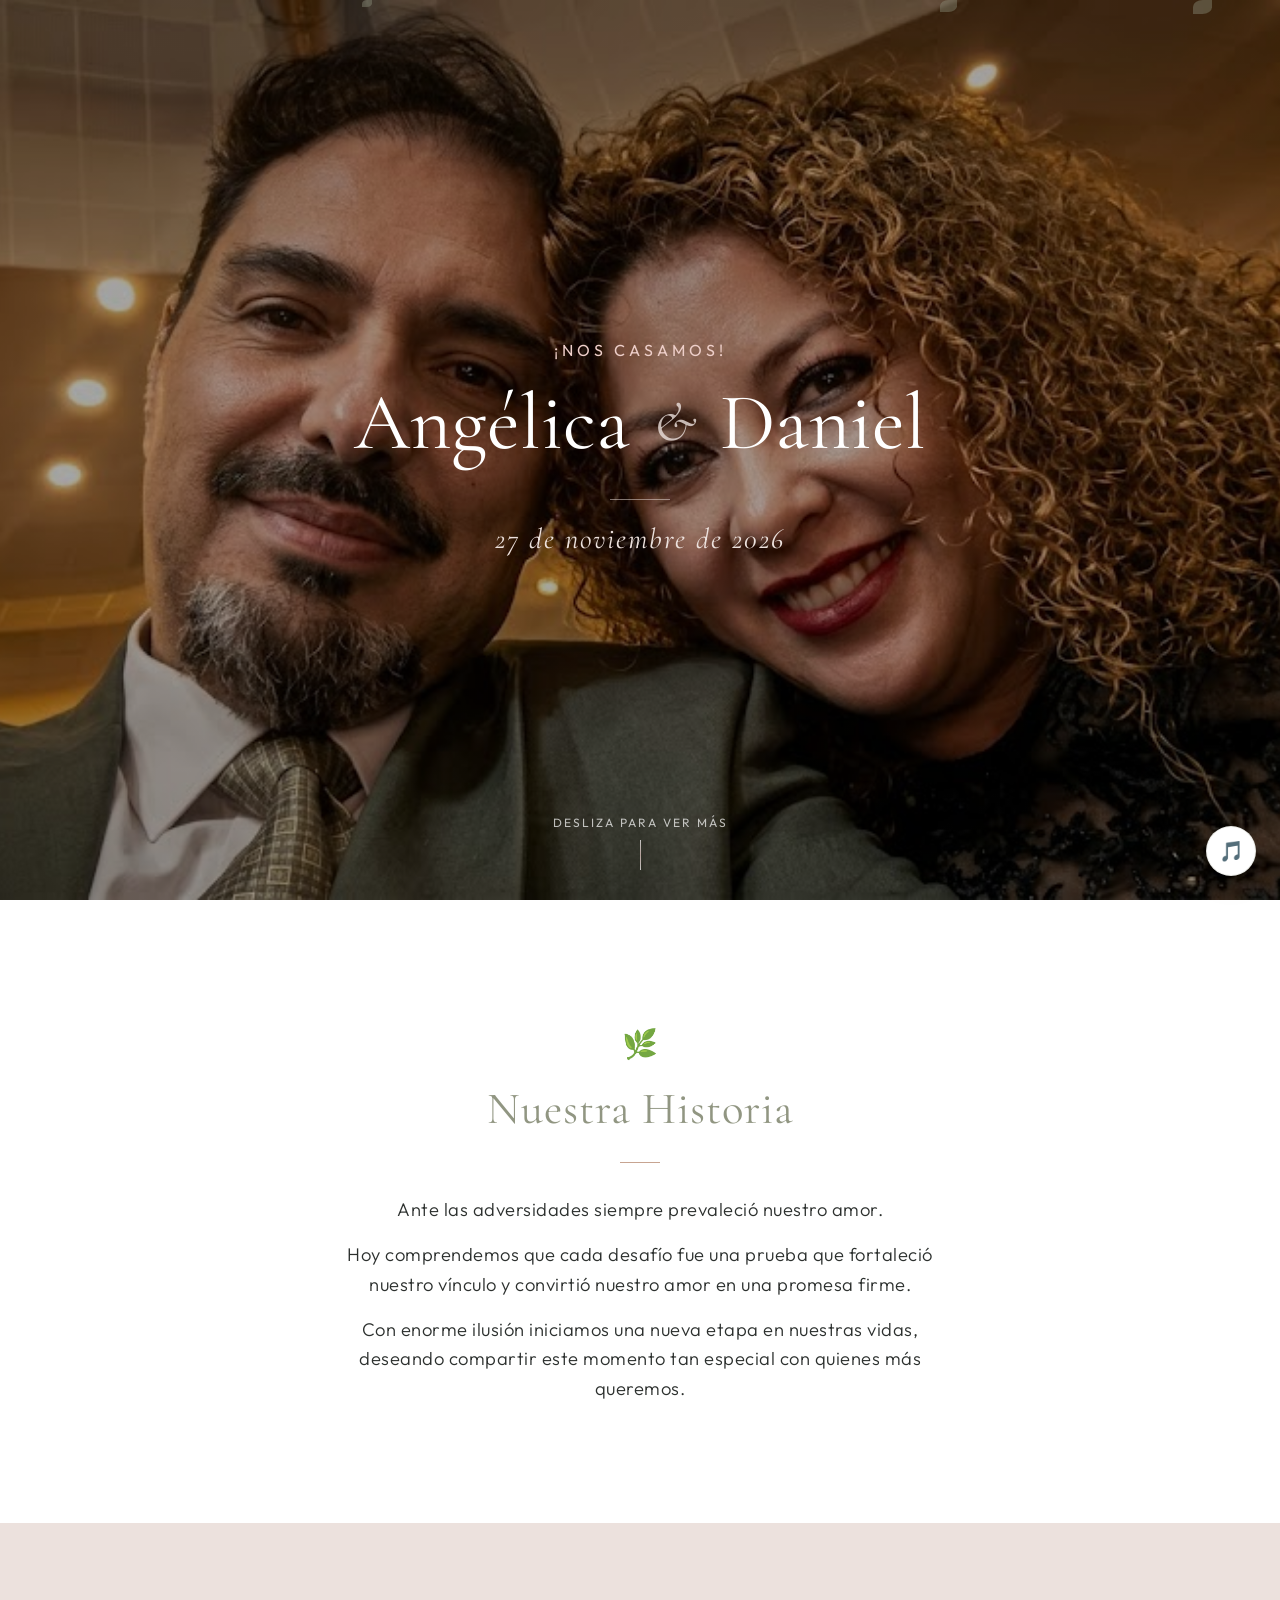
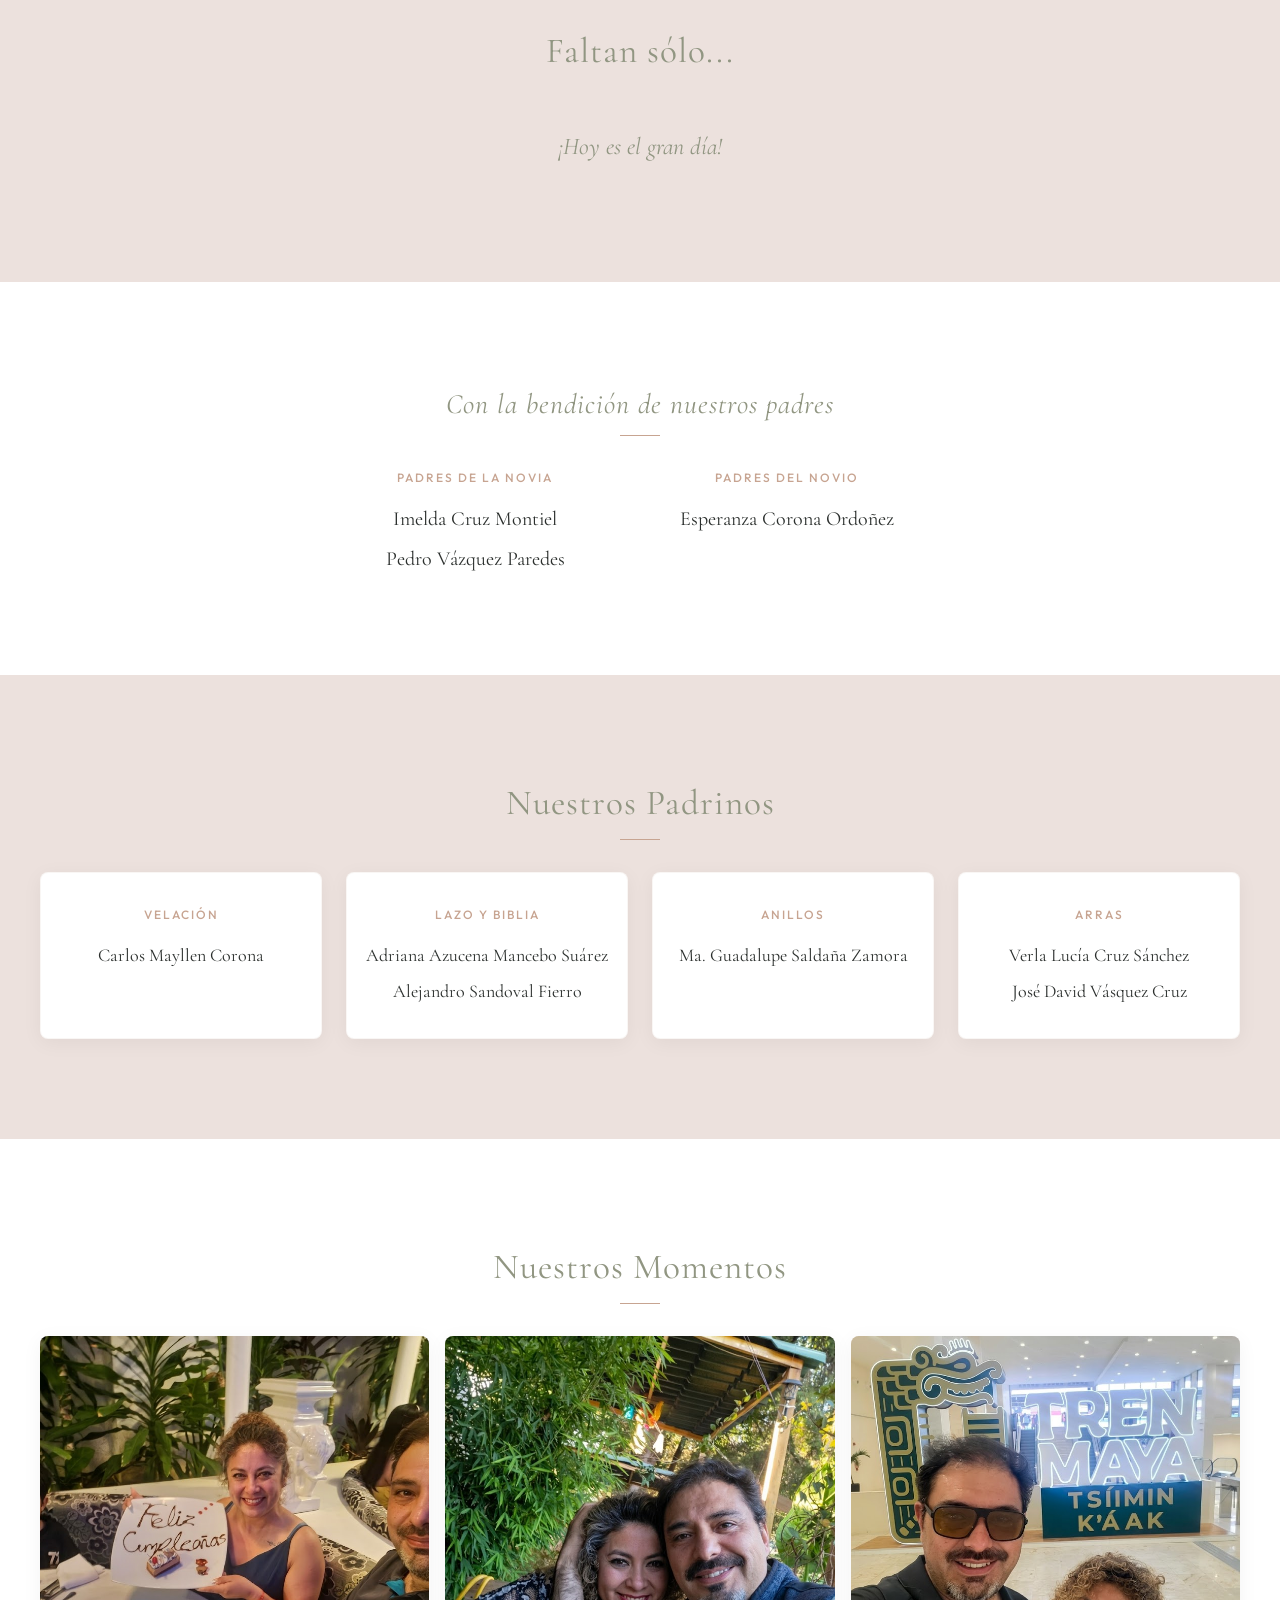
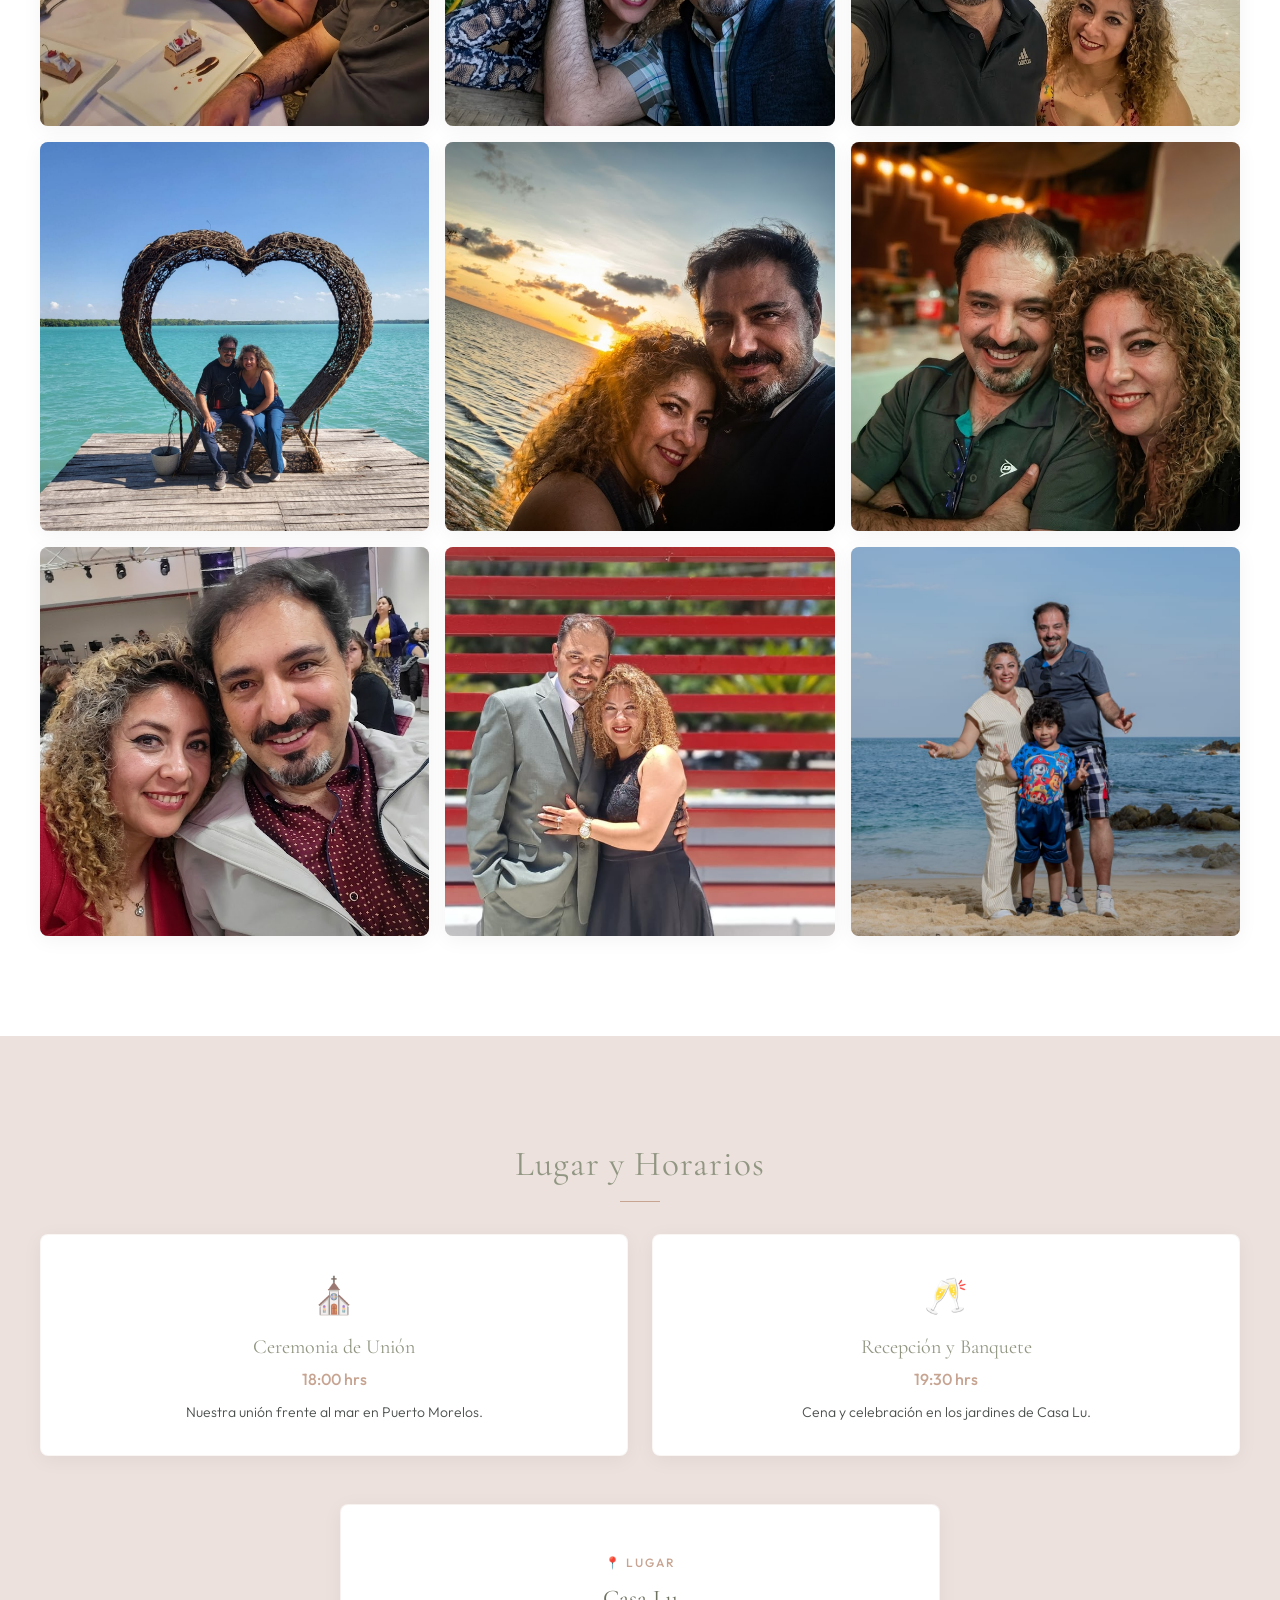
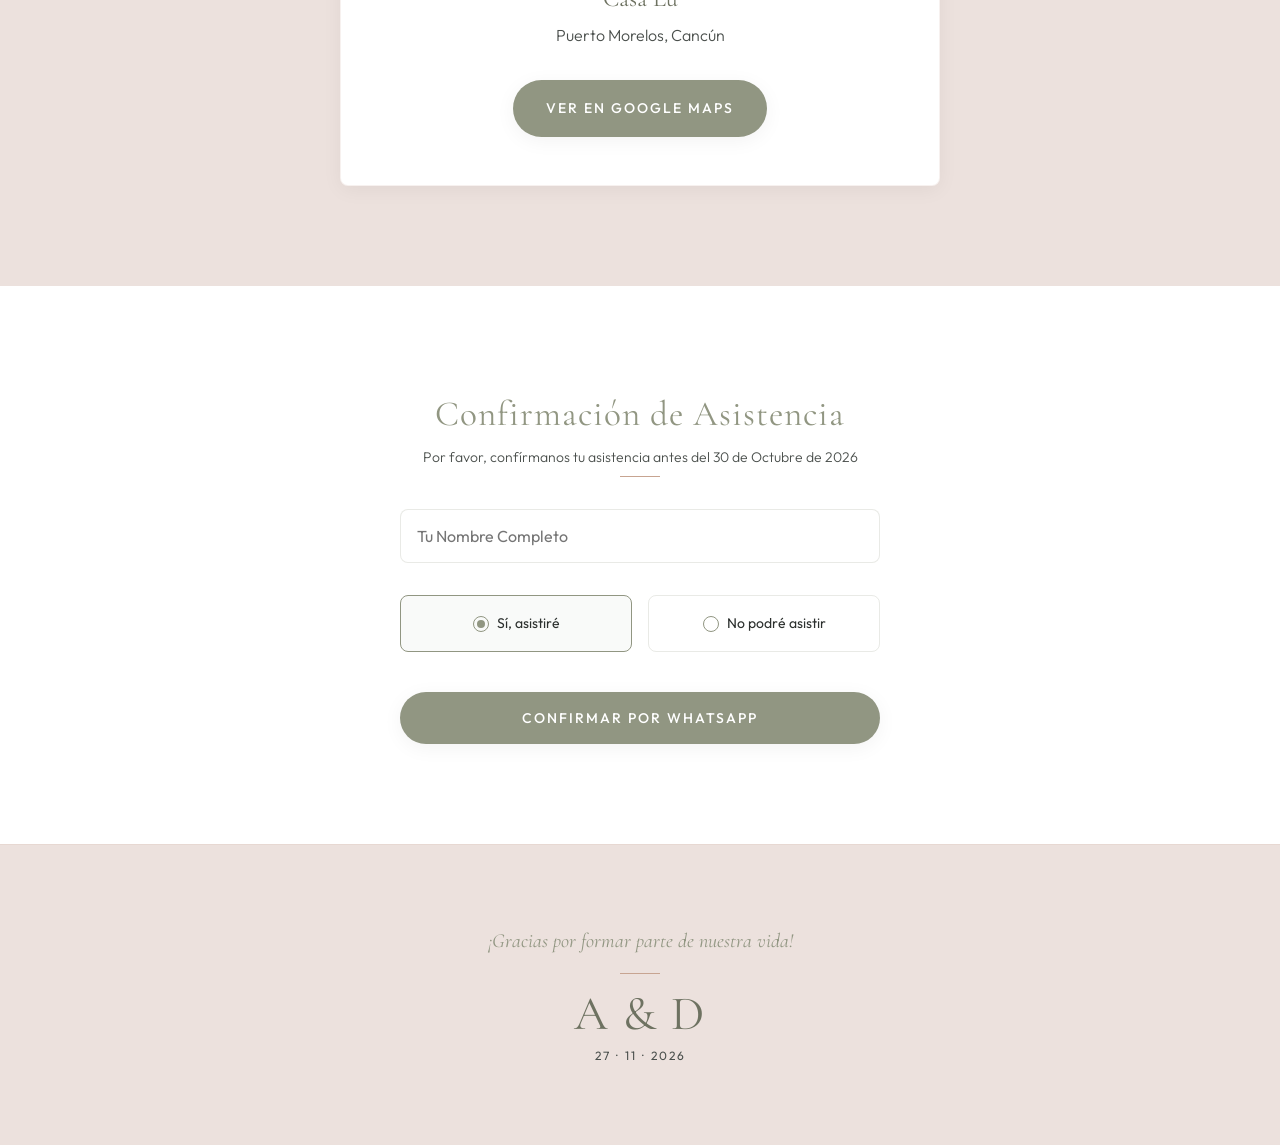
==== index.html @ 62338ee4 "refactor: reorganizacion estructural moviendo el sitio a la raiz del repositorio para soporte nativo" ====
<!DOCTYPE html>
<html lang="es">
<head>
    <meta charset="UTF-8">
    <meta name="viewport" content="width=device-width, initial-scale=1.0">
    <title>Cargando invitación...</title>
    <!-- Web App Manifest -->
    <link rel="manifest" href="manifest.json">
    <!-- Preconectar a Google Fonts -->
    <link rel="preconnect" href="https://fonts.googleapis.com">
    <link rel="preconnect" href="https://fonts.gstatic.com" crossorigin>
    <link rel="stylesheet" href="assets/css/styles.css">
</head>
<body>
    <div id="app">
        <!-- Renderizado dinámico de componentes -->
    </div>
    <script type="module" src="assets/js/main.js"></script>
</body>
</html>
---- assets/css/styles.css ----
/* Importar tokens del sistema de diseño (Theme) */
@import '../../theme/colors.css';
@import '../../theme/typography.css';
@import '../../theme/spacing.css';
@import '../../theme/shadows.css';
@import '../../theme/animations.css';

/* Importar estilos específicos de cada componente registrado */
@import '../../components/Hero/styles.css';
@import '../../components/Intro/styles.css';
@import '../../components/Countdown/styles.css';
@import '../../components/Parents/styles.css';
@import '../../components/Sponsors/styles.css';
@import '../../components/Gallery/styles.css';
@import '../../components/Event/styles.css';
@import '../../components/RSVP/styles.css';
@import '../../components/Footer/styles.css';

/* Resets y reglas globales */
* {
  box-sizing: border-box;
  margin: 0;
  padding: 0;
}

body {
  font-family: var(--font-sans);
  background-color: var(--color-ivory);
  color: var(--color-dark);
  line-height: 1.6;
  overflow-x: hidden;
  -webkit-font-smoothing: antialiased;
}

h1, h2, h3 {
  font-family: var(--font-serif);
  font-weight: 400;
}

img {
  max-width: 100%;
  height: auto;
  display: block;
}
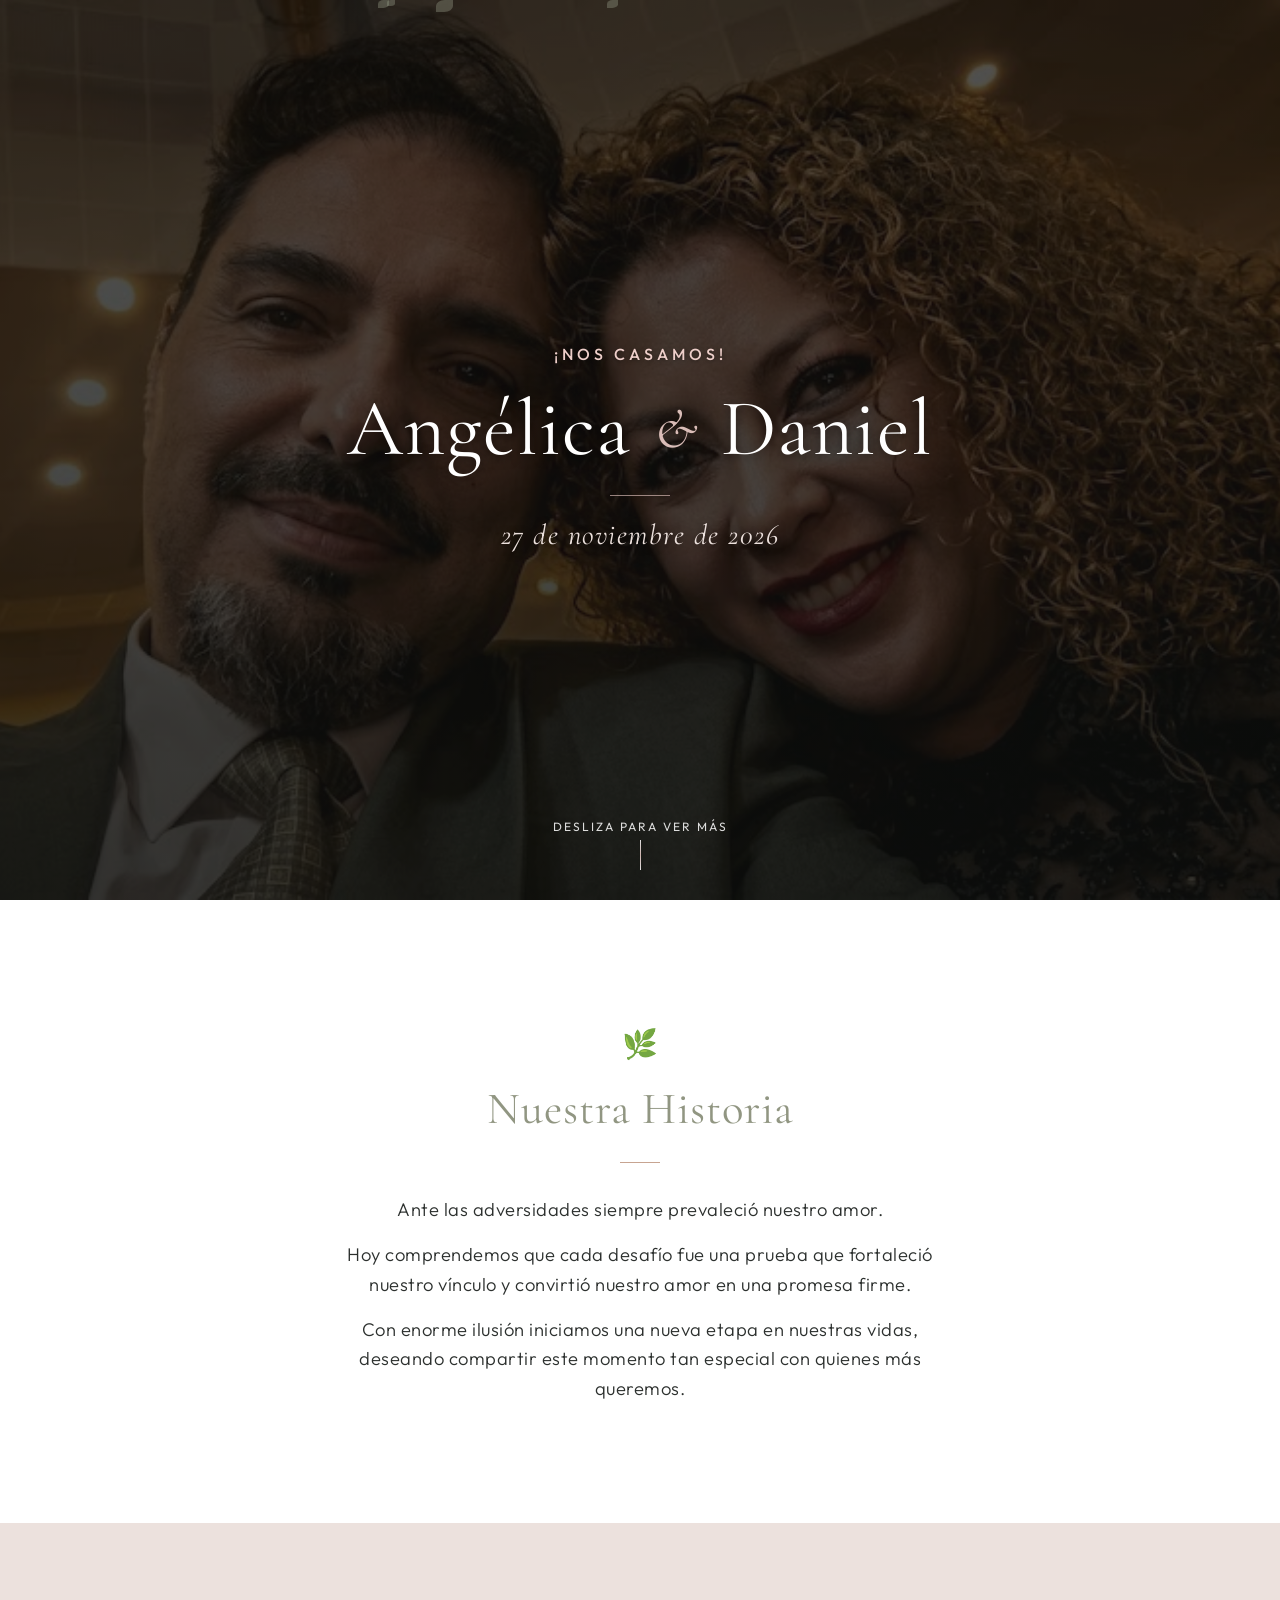
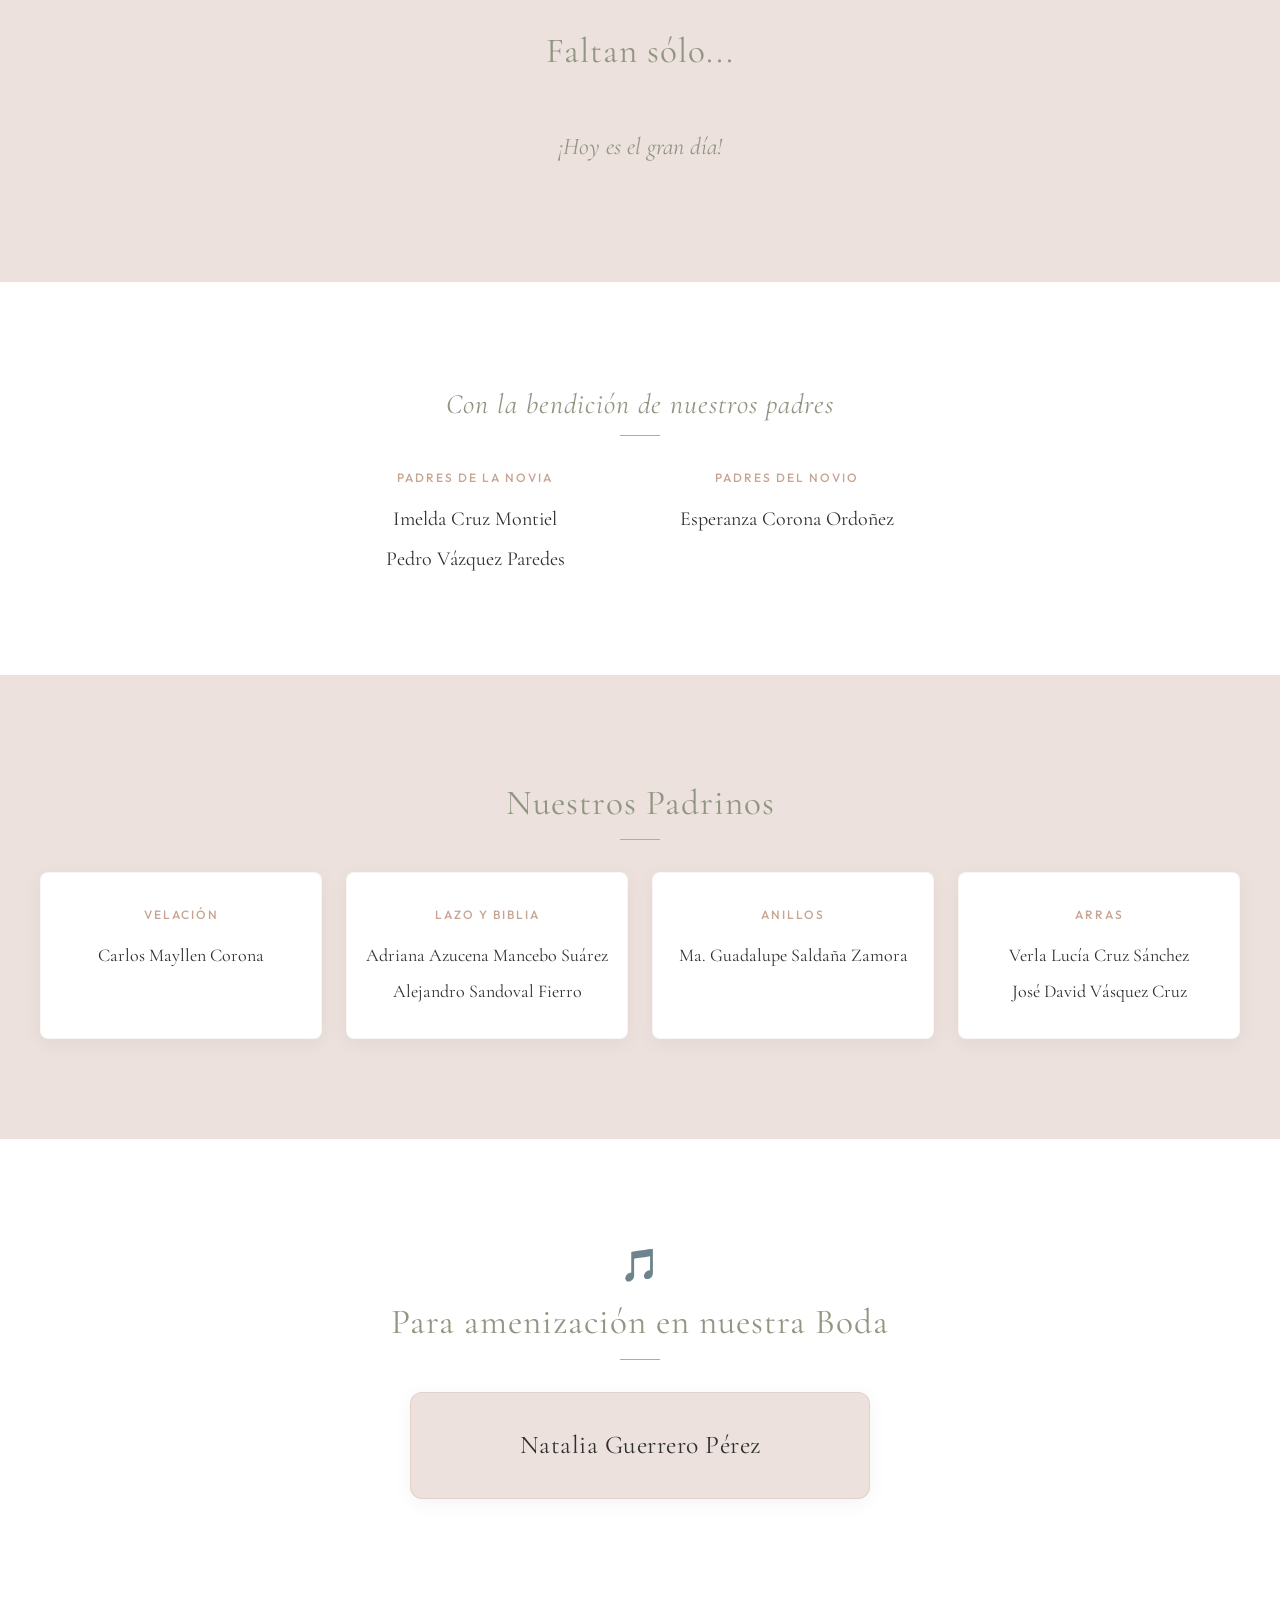
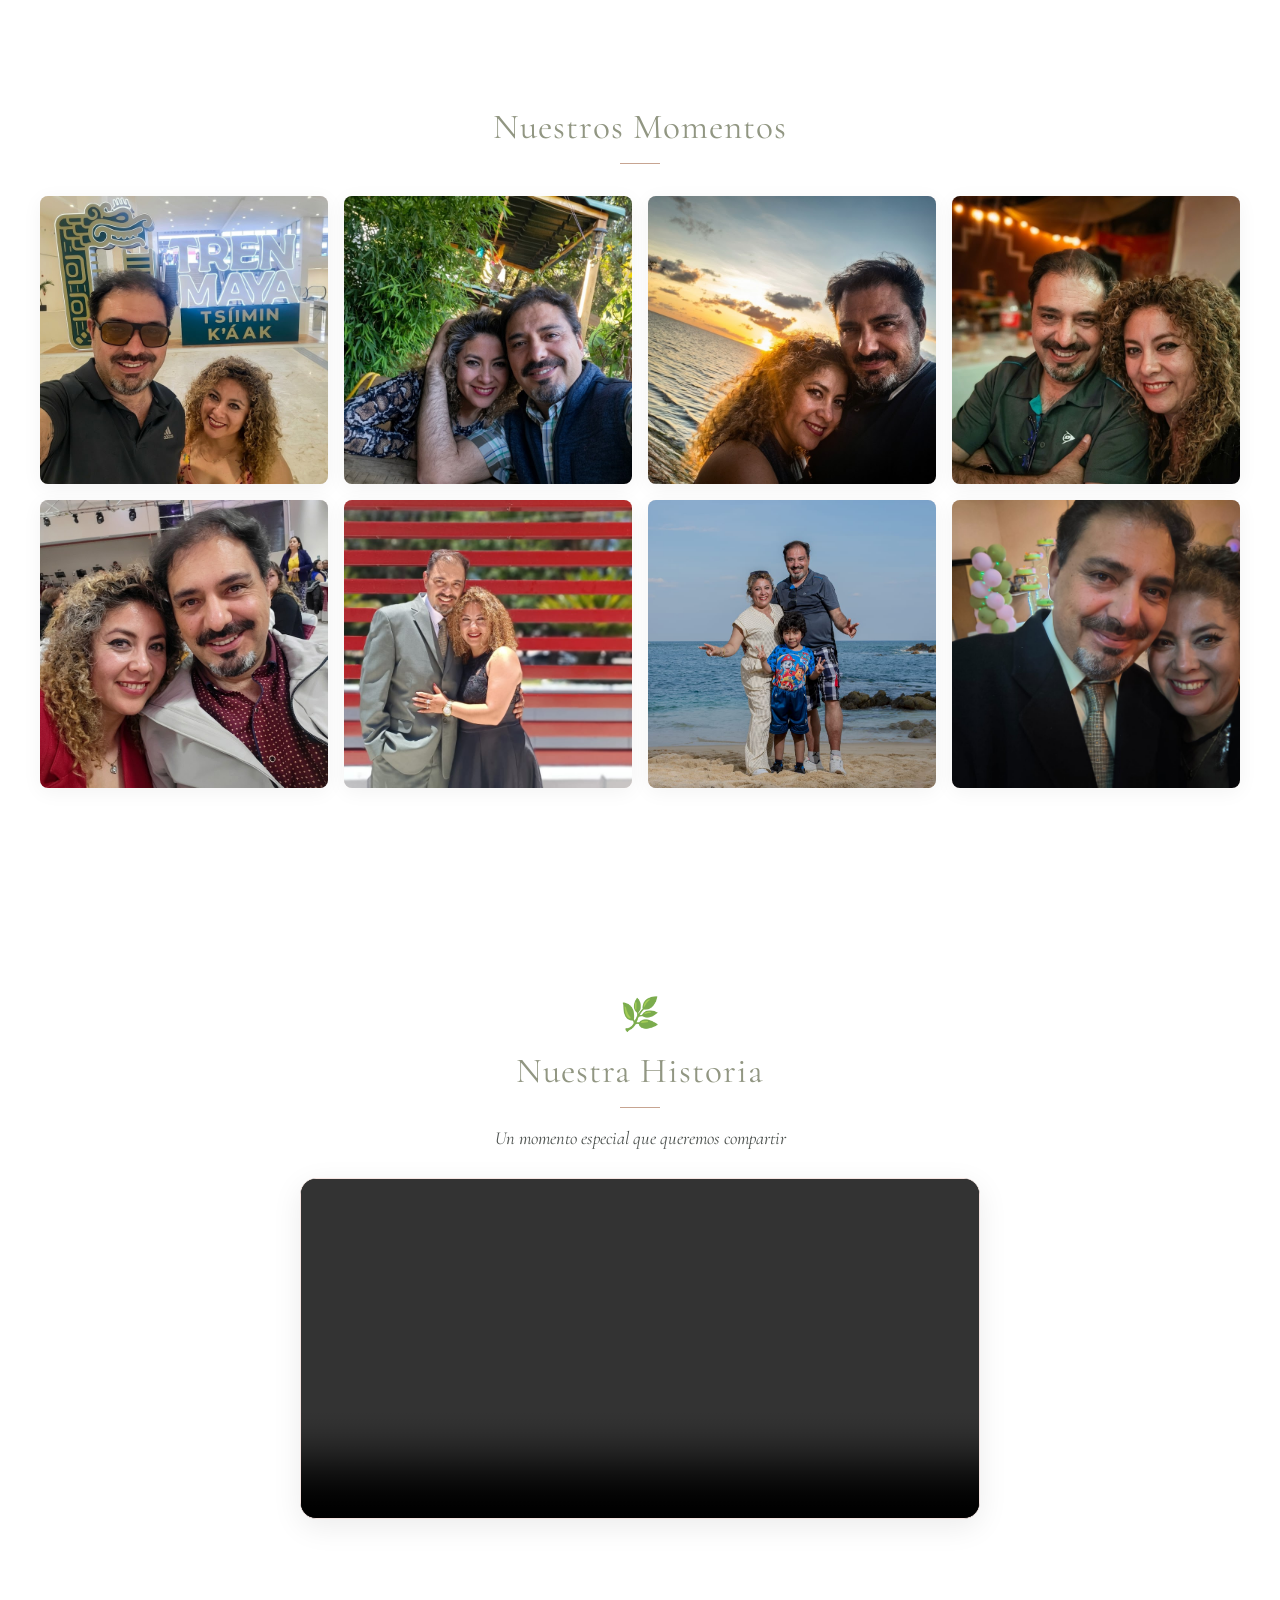
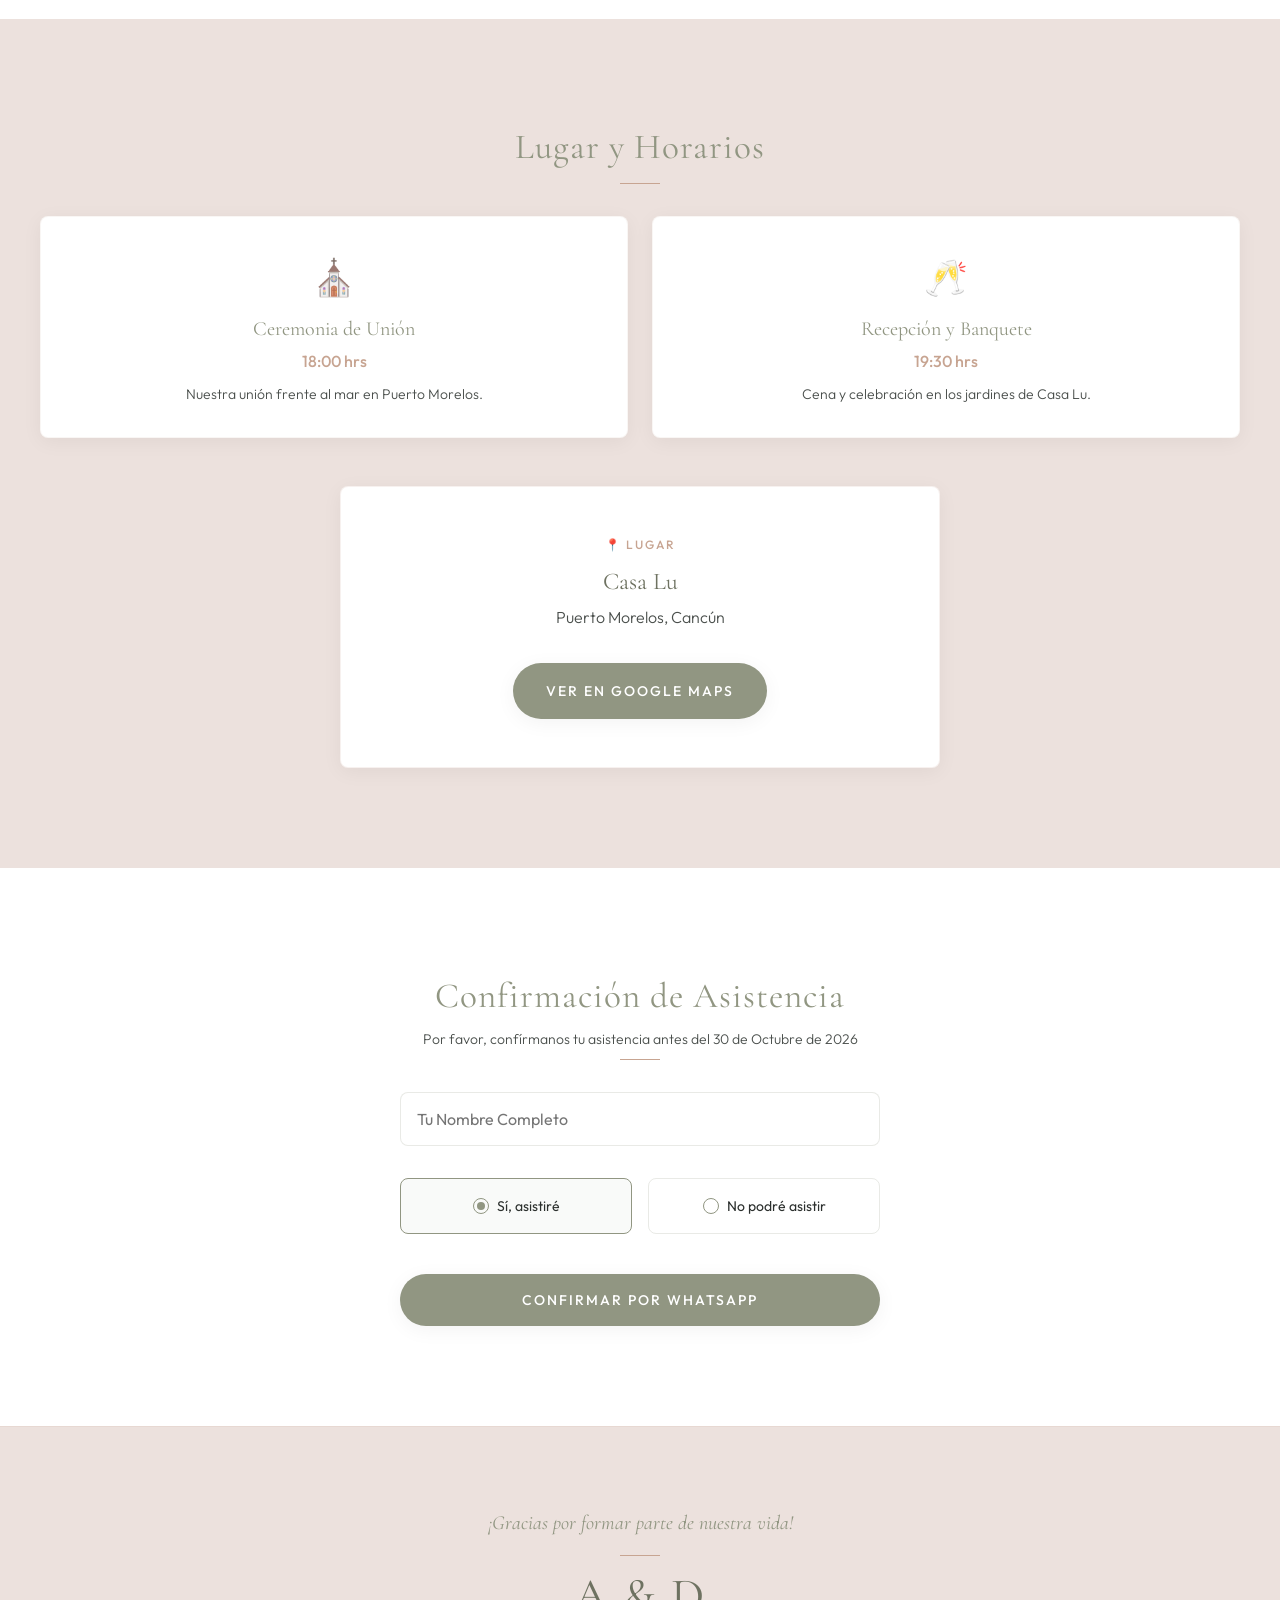
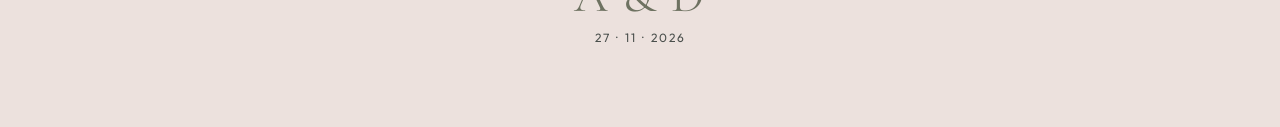
==== commit 3a4b525e: "fix: simetria 4x2 de galeria en PC y cache-busters para forzar actualizacion en moviles y navegadore" ====
--- a/index.html
+++ b/index.html
@@ -9,12 +9,12 @@
     <!-- Preconectar a Google Fonts -->
     <link rel="preconnect" href="https://fonts.googleapis.com">
     <link rel="preconnect" href="https://fonts.gstatic.com" crossorigin>
-    <link rel="stylesheet" href="assets/css/styles.css">
+    <link rel="stylesheet" href="assets/css/styles.css?v=20260827_02">
 </head>
 <body>
     <div id="app">
         <!-- Renderizado dinámico de componentes -->
     </div>
-    <script type="module" src="assets/js/main.js"></script>
+    <script type="module" src="assets/js/main.js?v=20260827_02"></script>
 </body>
 </html>
--- a/assets/css/styles.css
+++ b/assets/css/styles.css
@@ -1,20 +1,22 @@
 /* Importar tokens del sistema de diseño (Theme) */
-@import '../../theme/colors.css';
-@import '../../theme/typography.css';
-@import '../../theme/spacing.css';
-@import '../../theme/shadows.css';
-@import '../../theme/animations.css';
+@import '../../theme/colors.css?v=20260827_02';
+@import '../../theme/typography.css?v=20260827_02';
+@import '../../theme/spacing.css?v=20260827_02';
+@import '../../theme/shadows.css?v=20260827_02';
+@import '../../theme/animations.css?v=20260827_02';
 
 /* Importar estilos específicos de cada componente registrado */
-@import '../../components/Hero/styles.css';
-@import '../../components/Intro/styles.css';
-@import '../../components/Countdown/styles.css';
-@import '../../components/Parents/styles.css';
-@import '../../components/Sponsors/styles.css';
-@import '../../components/Gallery/styles.css';
-@import '../../components/Event/styles.css';
-@import '../../components/RSVP/styles.css';
-@import '../../components/Footer/styles.css';
+@import '../../components/Hero/styles.css?v=20260827_02';
+@import '../../components/Intro/styles.css?v=20260827_02';
+@import '../../components/Countdown/styles.css?v=20260827_02';
+@import '../../components/Parents/styles.css?v=20260827_02';
+@import '../../components/Sponsors/styles.css?v=20260827_02';
+@import '../../components/Entertainment/styles.css?v=20260827_02';
+@import '../../components/Gallery/styles.css?v=20260827_02';
+@import '../../components/Video/styles.css?v=20260827_02';
+@import '../../components/Event/styles.css?v=20260827_02';
+@import '../../components/RSVP/styles.css?v=20260827_02';
+@import '../../components/Footer/styles.css?v=20260827_02';
 
 /* Resets y reglas globales */
 * {
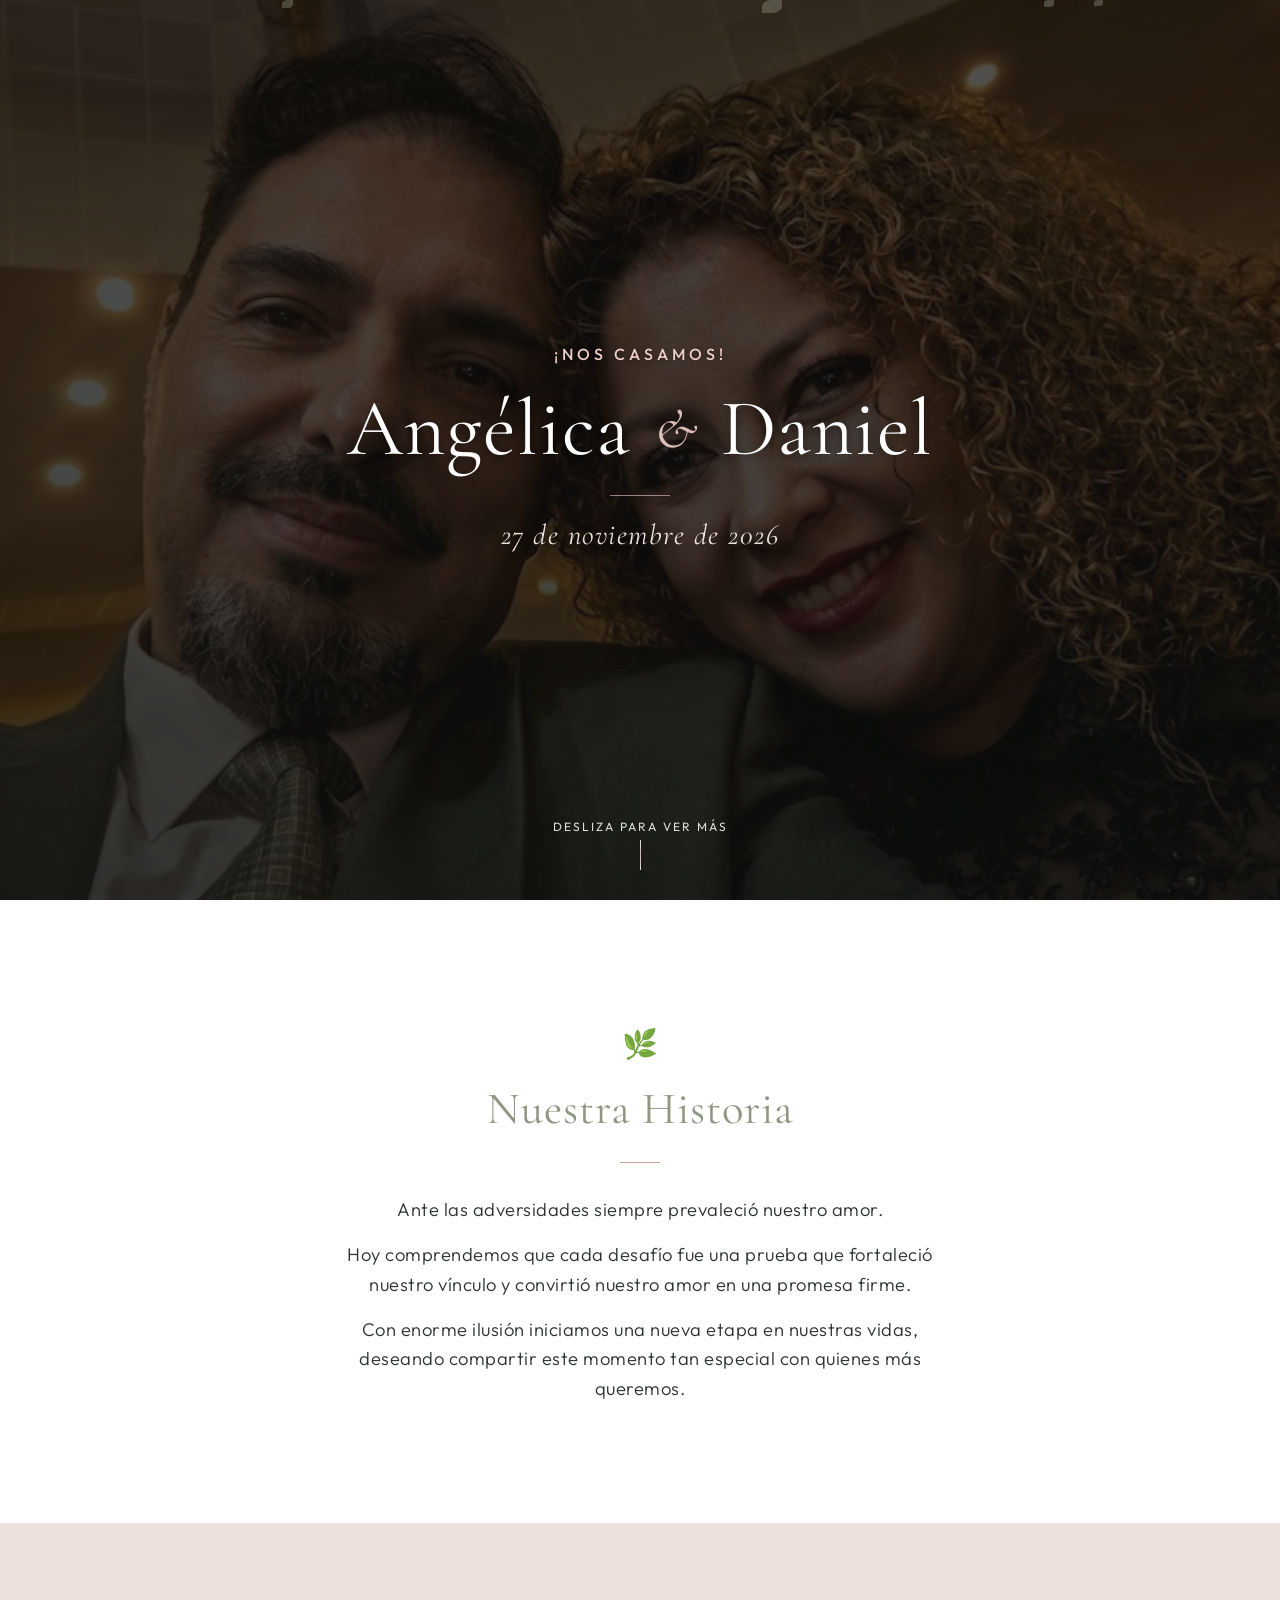
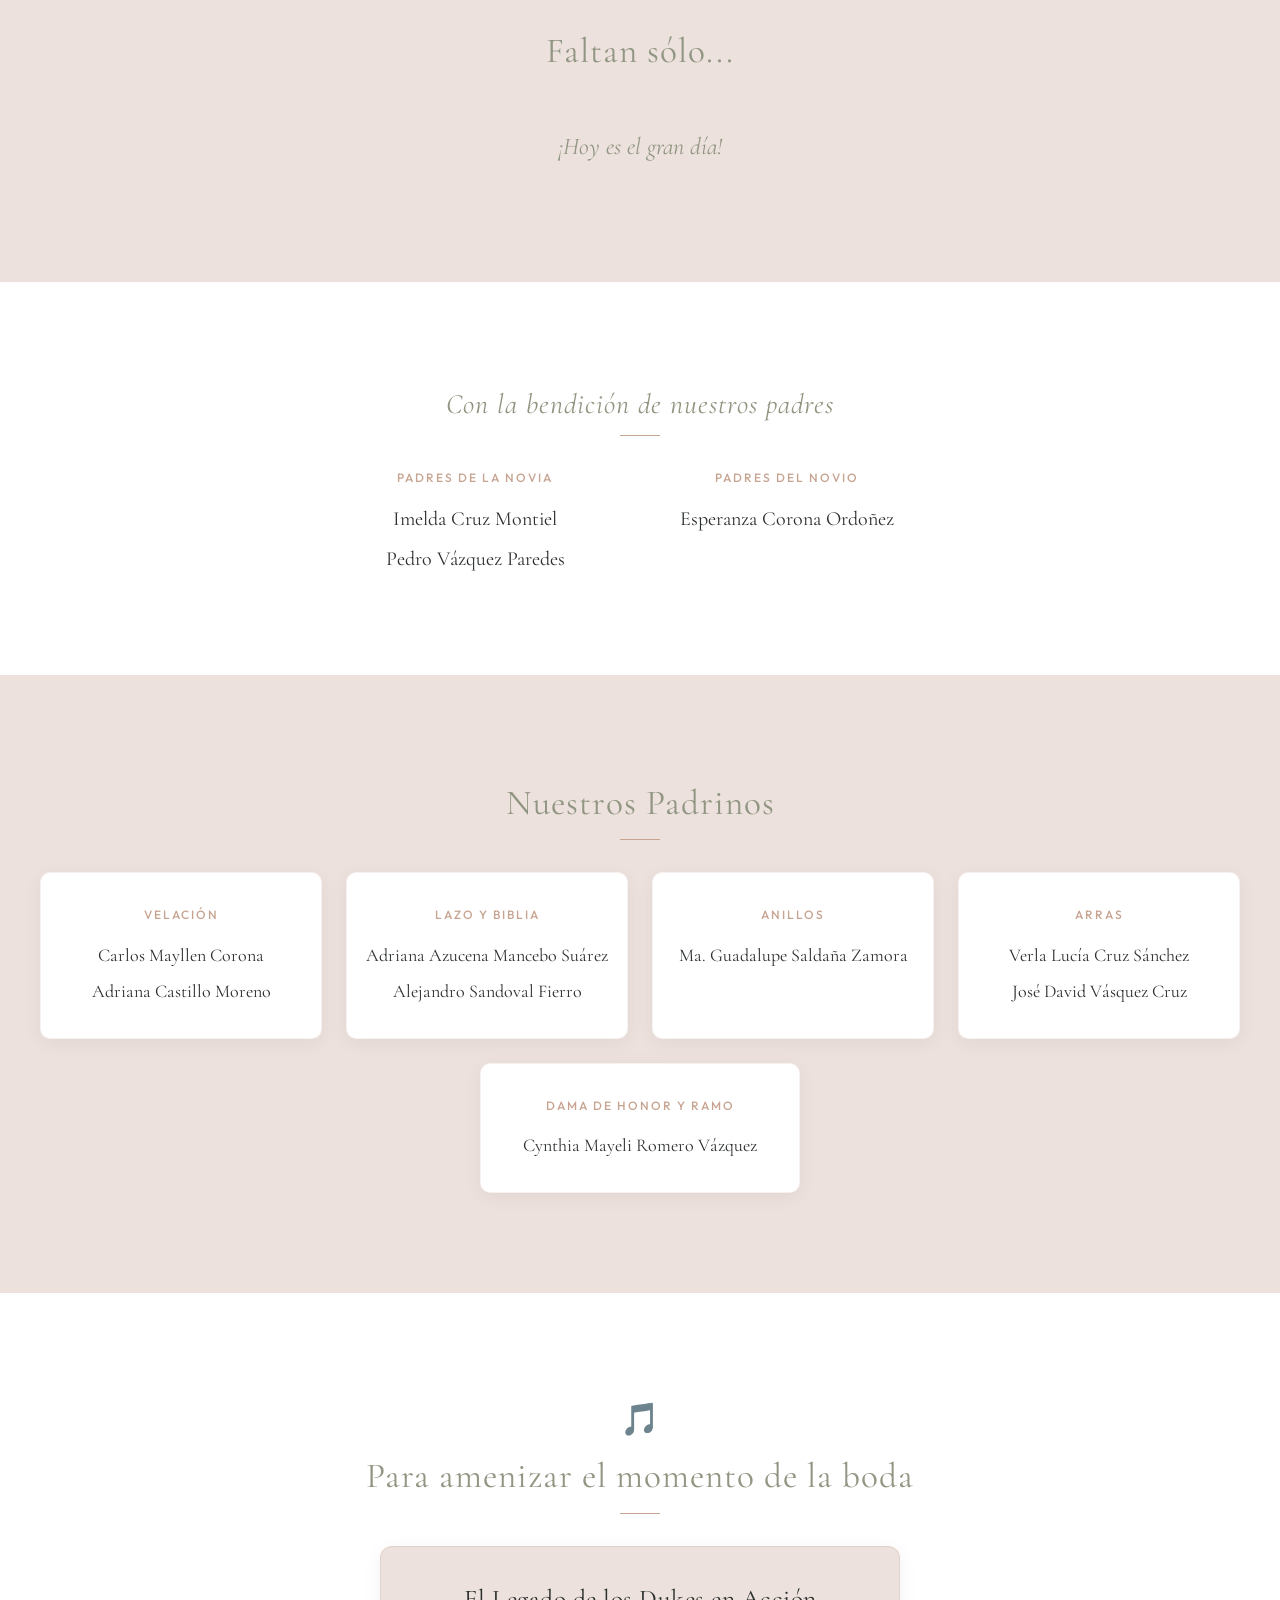
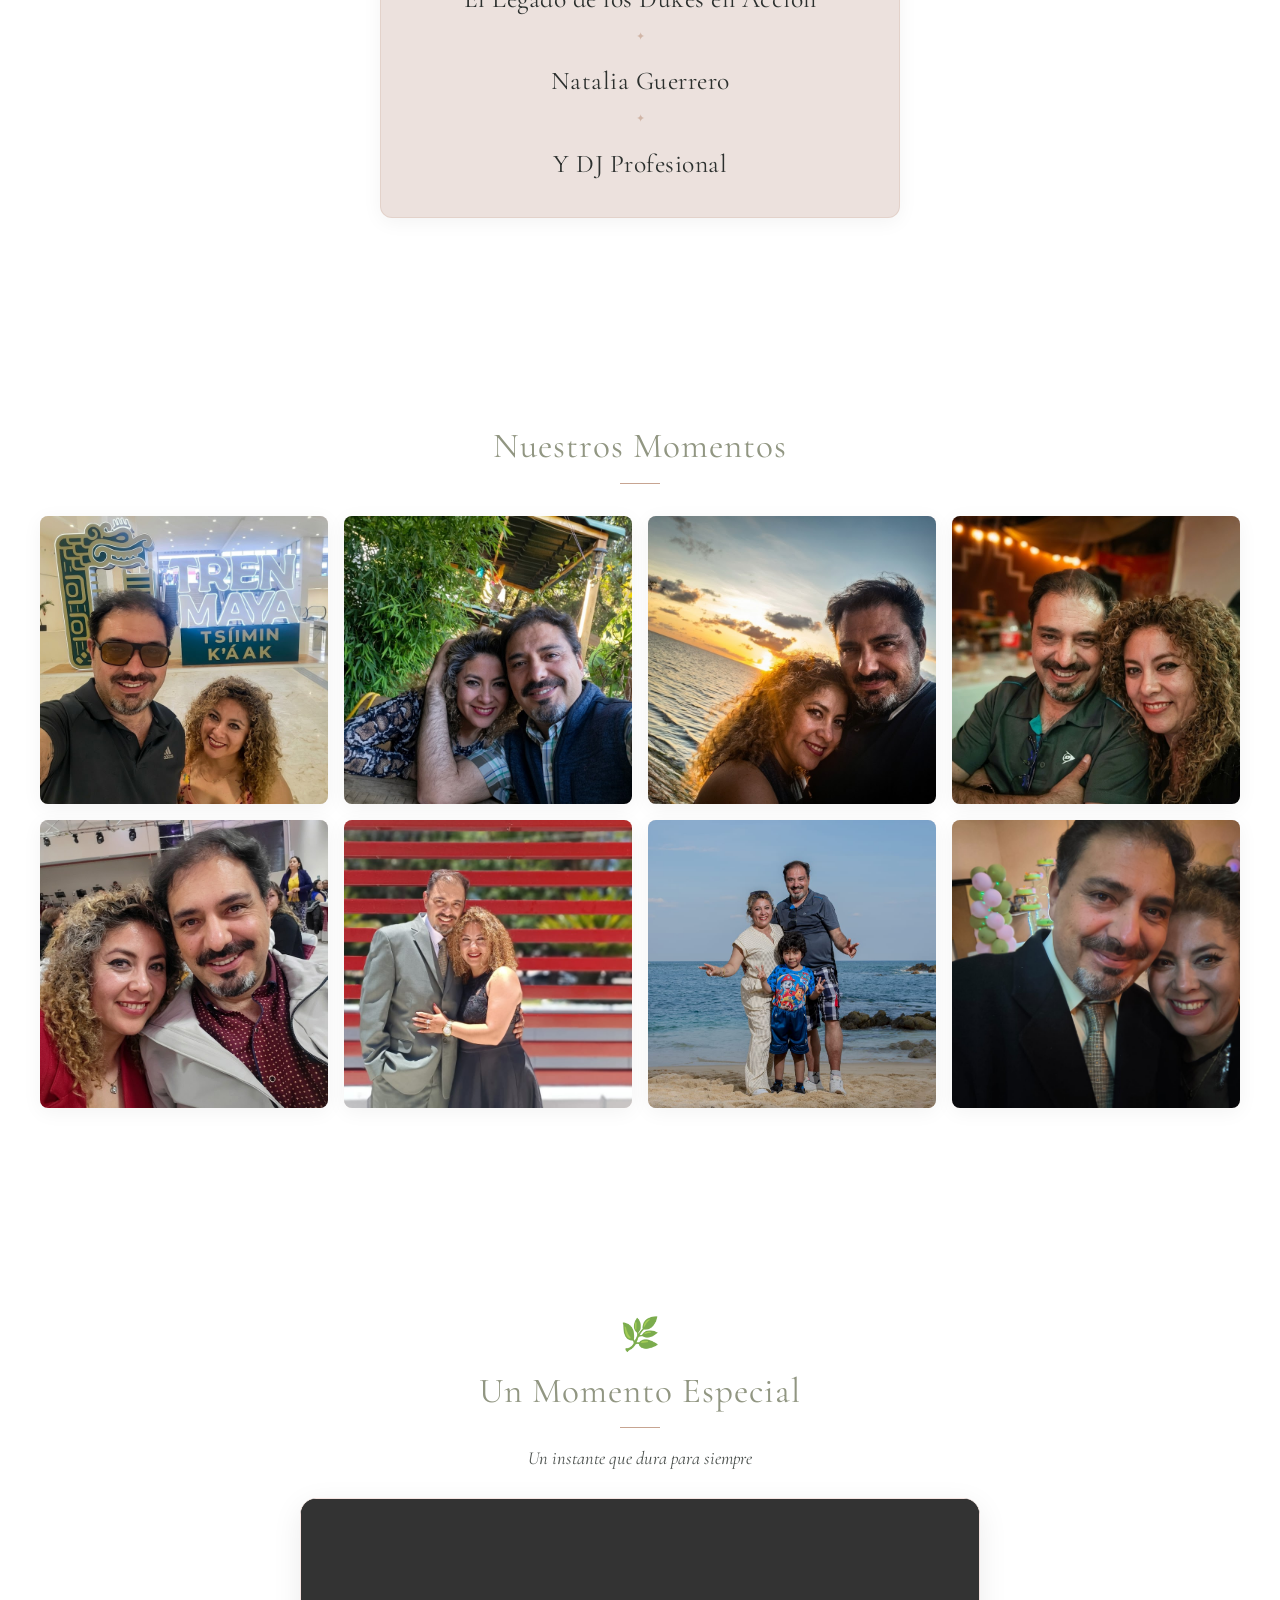
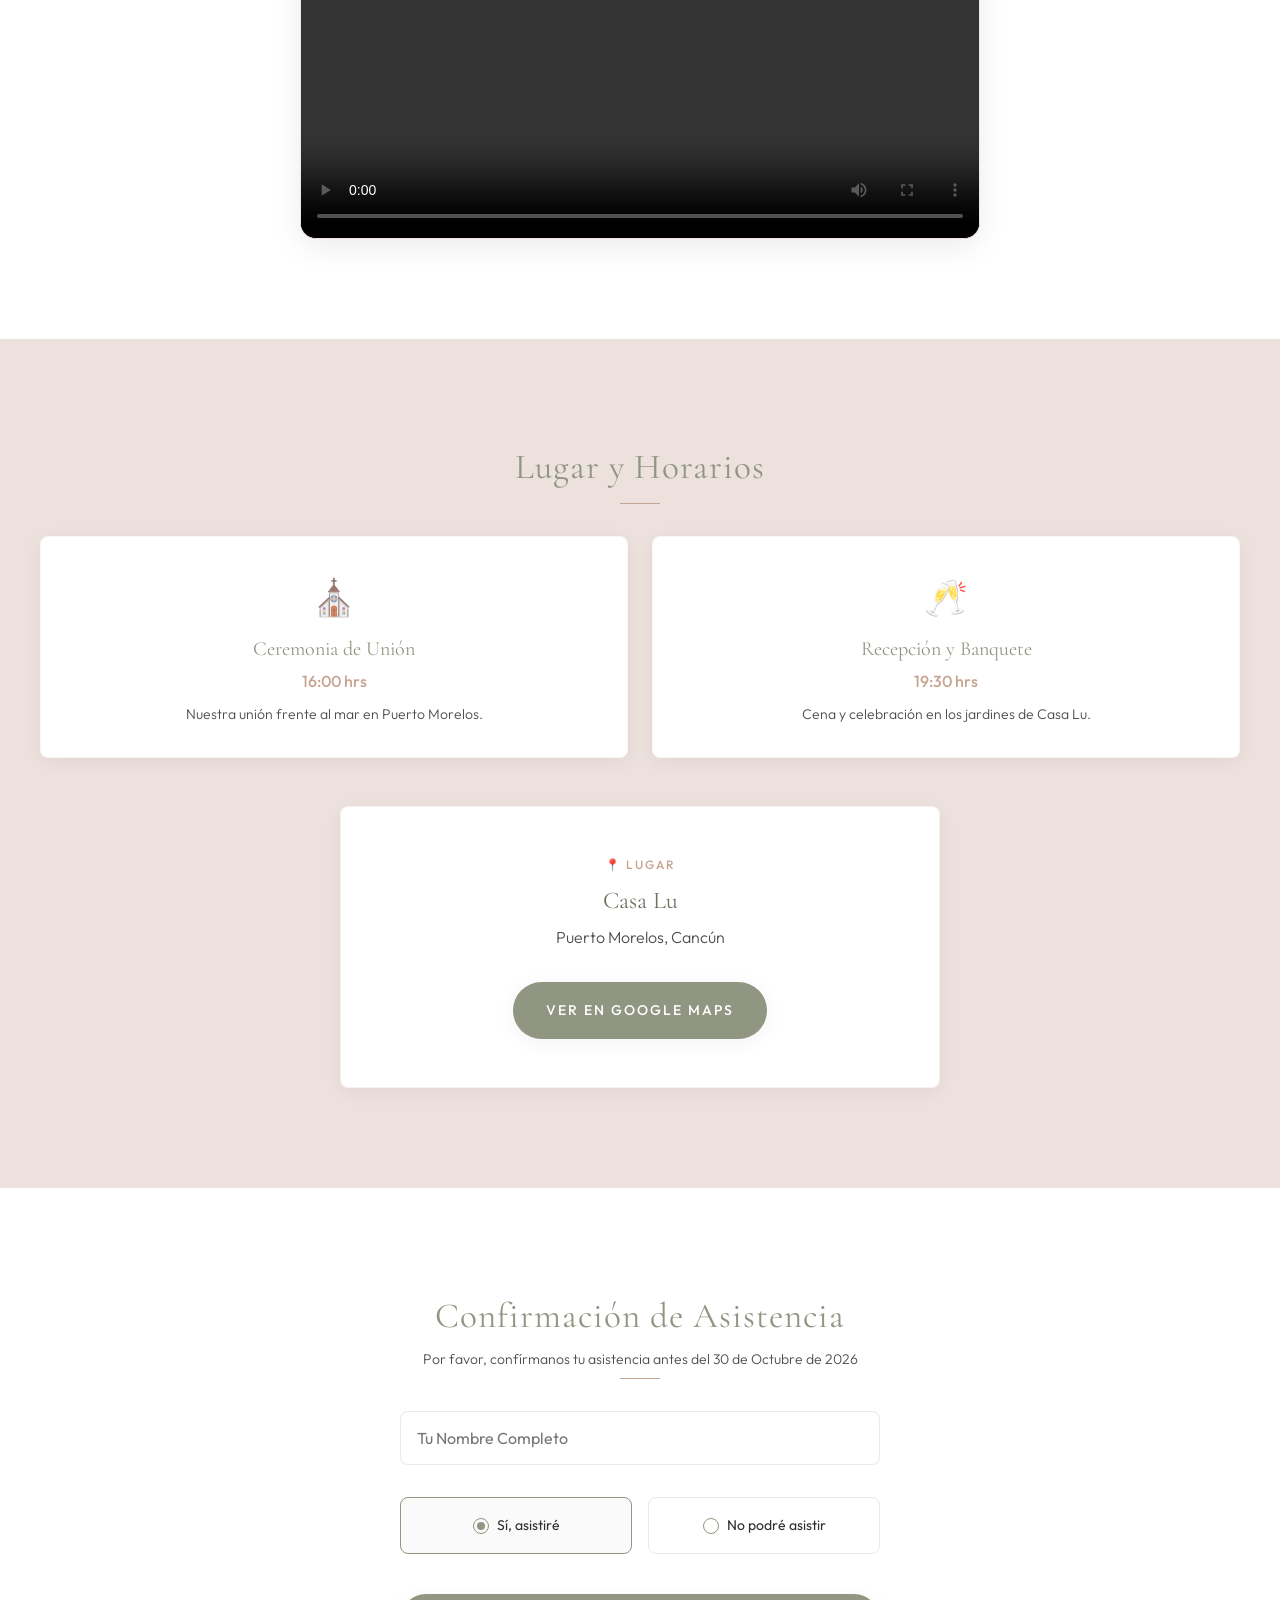
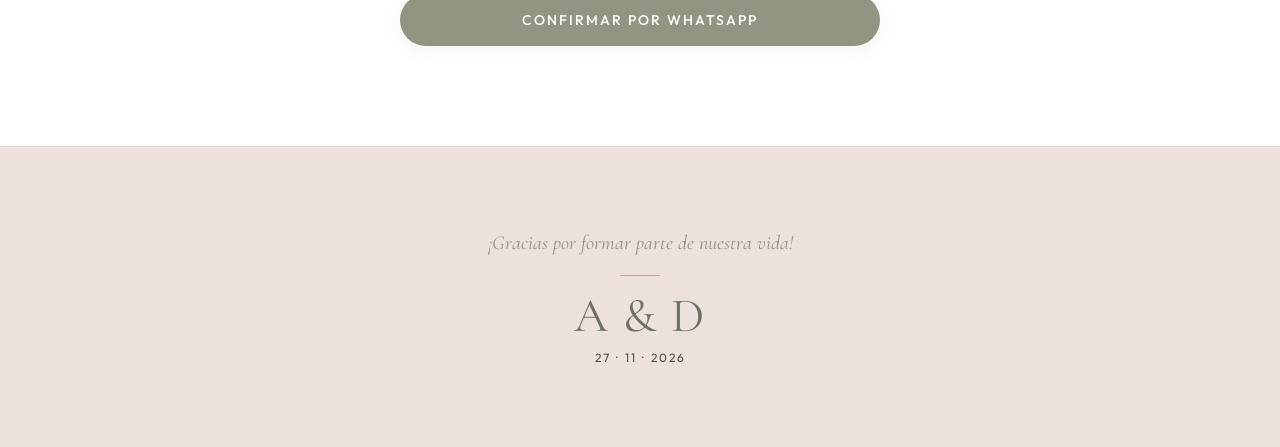
==== commit 6e8583b8: "feat: actualizar padrinos con dama de honor y ramo, adriana castillo en velacion, ceremonia a las 16" ====
--- a/index.html
+++ b/index.html
@@ -9,12 +9,12 @@
     <!-- Preconectar a Google Fonts -->
     <link rel="preconnect" href="https://fonts.googleapis.com">
     <link rel="preconnect" href="https://fonts.gstatic.com" crossorigin>
-    <link rel="stylesheet" href="assets/css/styles.css?v=20260827_02">
+    <link rel="stylesheet" href="assets/css/styles.css?v=20260827_03">
 </head>
 <body>
     <div id="app">
         <!-- Renderizado dinámico de componentes -->
     </div>
-    <script type="module" src="assets/js/main.js?v=20260827_02"></script>
+    <script type="module" src="assets/js/main.js?v=20260827_03"></script>
 </body>
 </html>
--- a/assets/css/styles.css
+++ b/assets/css/styles.css
@@ -1,22 +1,22 @@
 /* Importar tokens del sistema de diseño (Theme) */
-@import '../../theme/colors.css?v=20260827_02';
-@import '../../theme/typography.css?v=20260827_02';
-@import '../../theme/spacing.css?v=20260827_02';
-@import '../../theme/shadows.css?v=20260827_02';
-@import '../../theme/animations.css?v=20260827_02';
+@import '../../theme/colors.css?v=20260827_03';
+@import '../../theme/typography.css?v=20260827_03';
+@import '../../theme/spacing.css?v=20260827_03';
+@import '../../theme/shadows.css?v=20260827_03';
+@import '../../theme/animations.css?v=20260827_03';
 
 /* Importar estilos específicos de cada componente registrado */
-@import '../../components/Hero/styles.css?v=20260827_02';
-@import '../../components/Intro/styles.css?v=20260827_02';
-@import '../../components/Countdown/styles.css?v=20260827_02';
-@import '../../components/Parents/styles.css?v=20260827_02';
-@import '../../components/Sponsors/styles.css?v=20260827_02';
-@import '../../components/Entertainment/styles.css?v=20260827_02';
-@import '../../components/Gallery/styles.css?v=20260827_02';
-@import '../../components/Video/styles.css?v=20260827_02';
-@import '../../components/Event/styles.css?v=20260827_02';
-@import '../../components/RSVP/styles.css?v=20260827_02';
-@import '../../components/Footer/styles.css?v=20260827_02';
+@import '../../components/Hero/styles.css?v=20260827_03';
+@import '../../components/Intro/styles.css?v=20260827_03';
+@import '../../components/Countdown/styles.css?v=20260827_03';
+@import '../../components/Parents/styles.css?v=20260827_03';
+@import '../../components/Sponsors/styles.css?v=20260827_03';
+@import '../../components/Entertainment/styles.css?v=20260827_03';
+@import '../../components/Gallery/styles.css?v=20260827_03';
+@import '../../components/Video/styles.css?v=20260827_03';
+@import '../../components/Event/styles.css?v=20260827_03';
+@import '../../components/RSVP/styles.css?v=20260827_03';
+@import '../../components/Footer/styles.css?v=20260827_03';
 
 /* Resets y reglas globales */
 * {
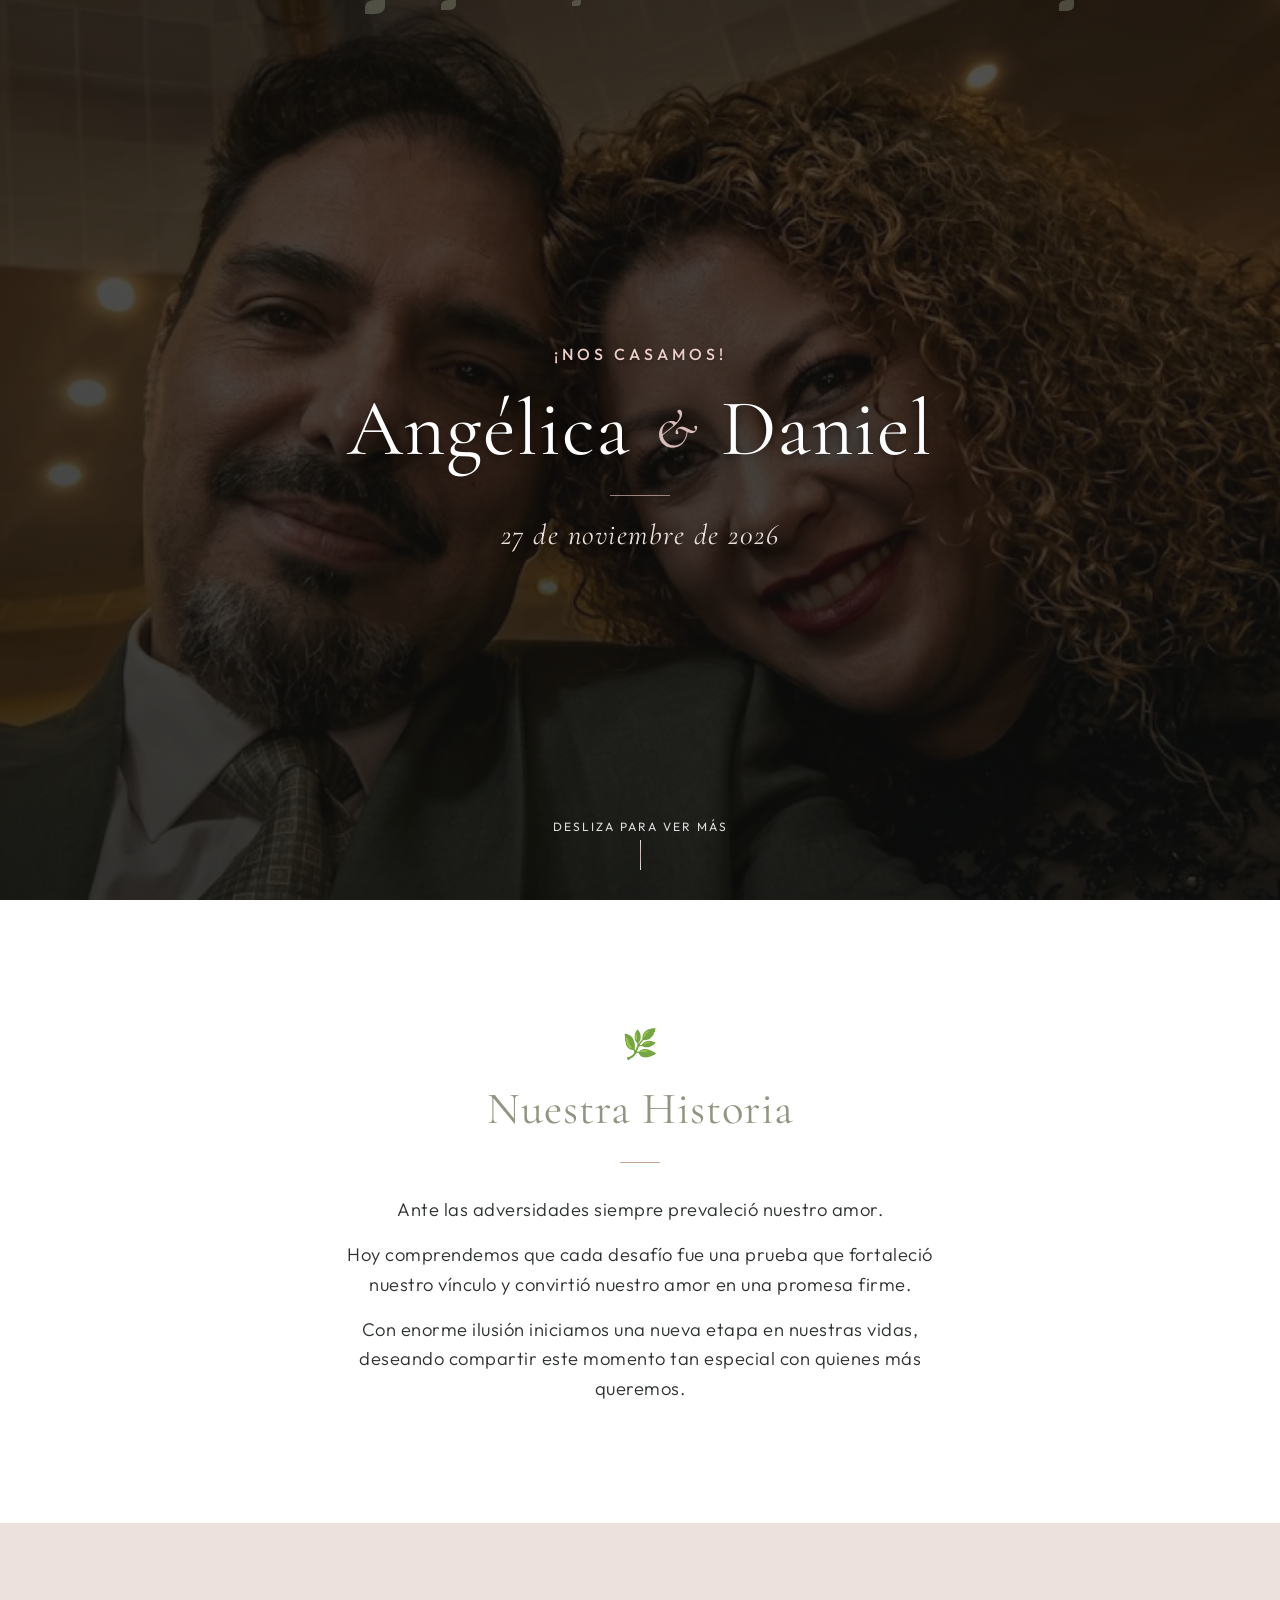
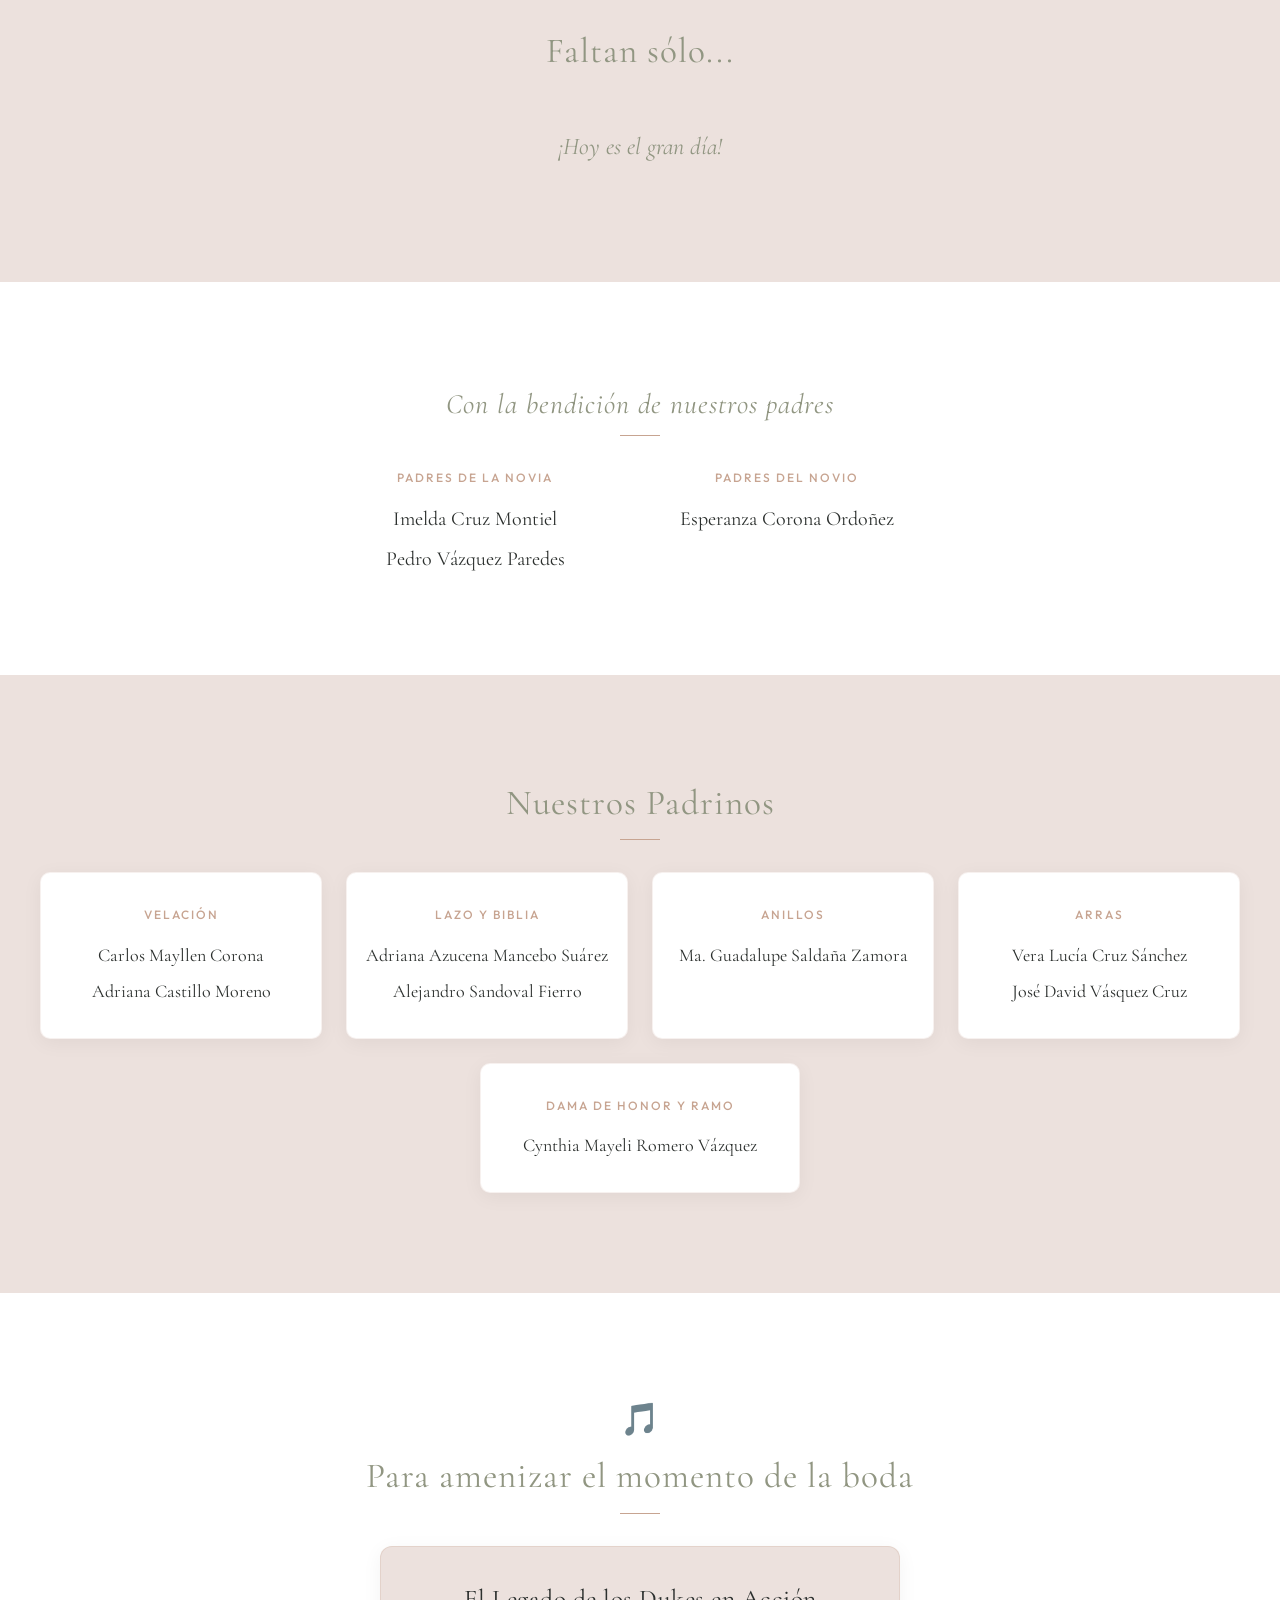
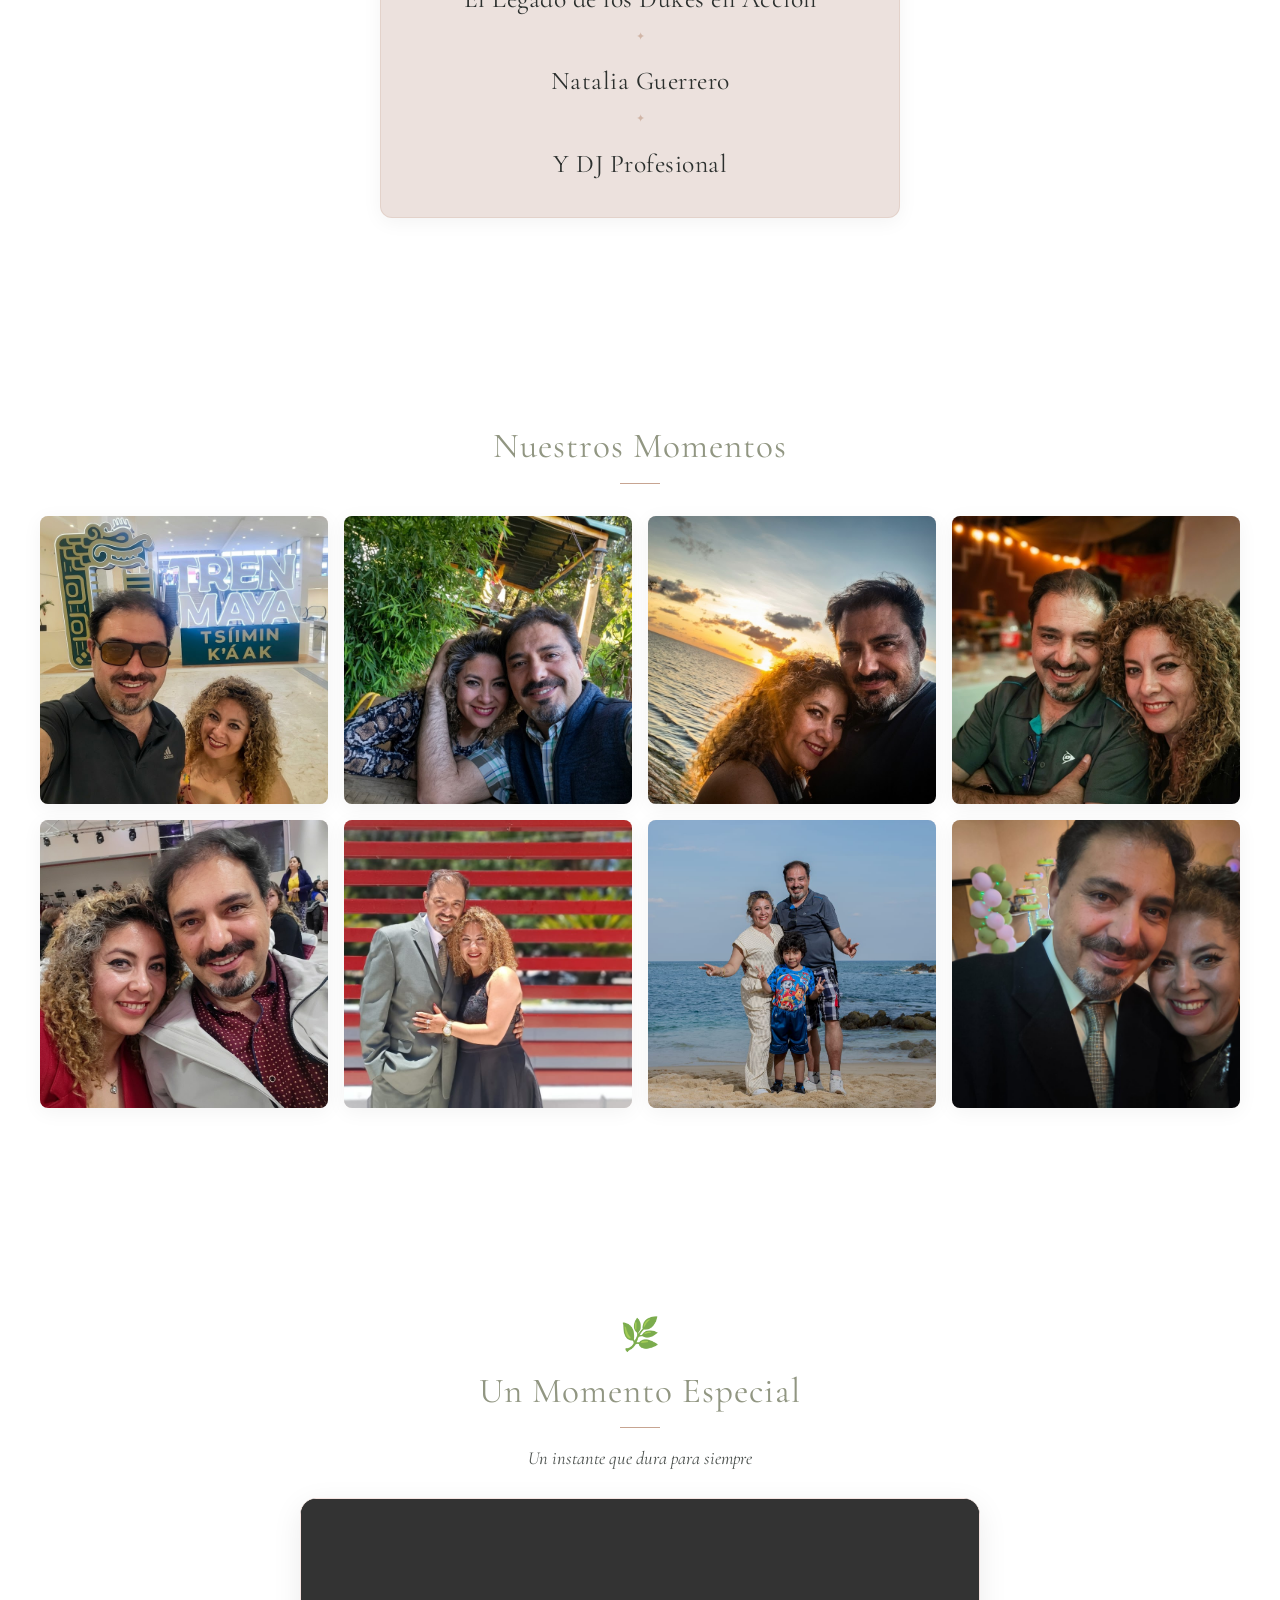
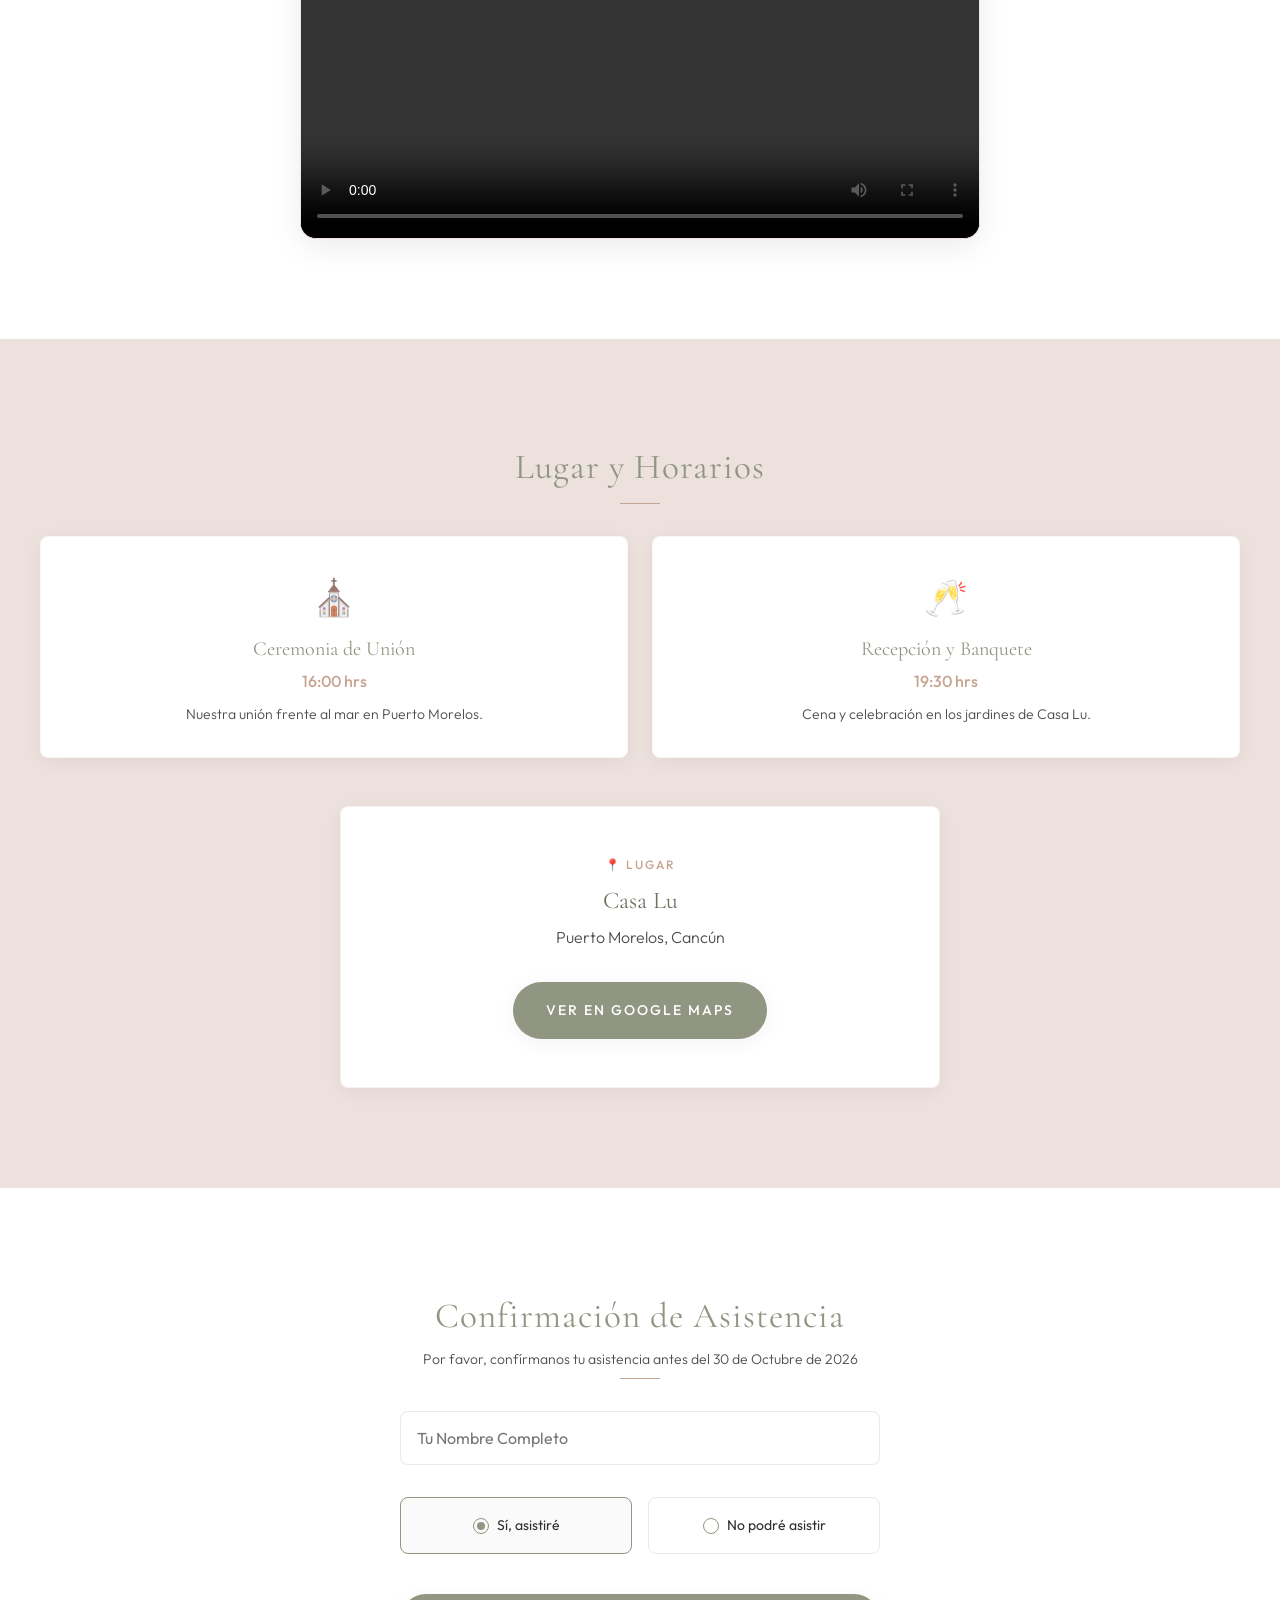
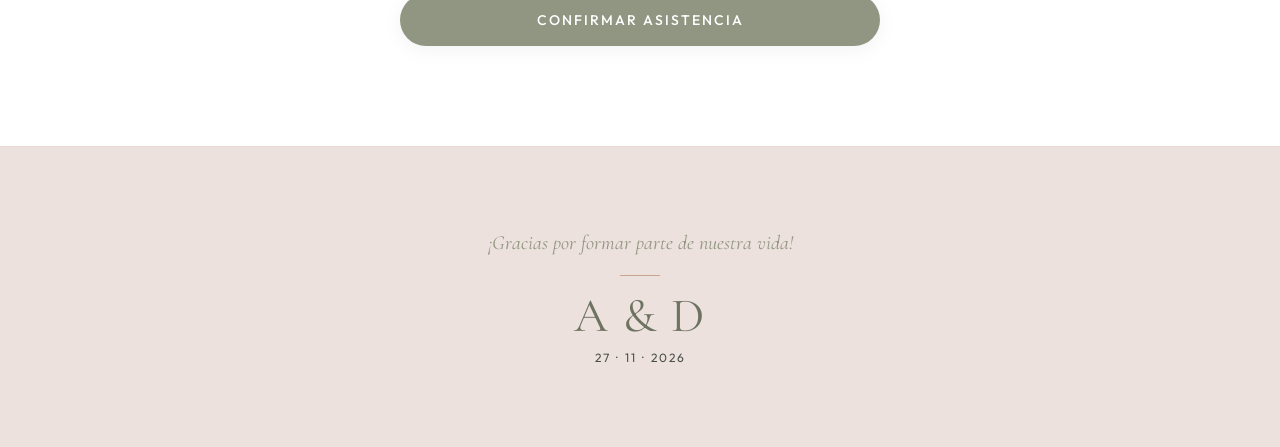
==== commit db7f820e: "feat(rsvp): actualizar números de WhatsApp y habilitar confirmación doble a novios" ====
--- a/index.html
+++ b/index.html
@@ -9,12 +9,12 @@
     <!-- Preconectar a Google Fonts -->
     <link rel="preconnect" href="https://fonts.googleapis.com">
     <link rel="preconnect" href="https://fonts.gstatic.com" crossorigin>
-    <link rel="stylesheet" href="assets/css/styles.css?v=20260827_03">
+    <link rel="stylesheet" href="assets/css/styles.css?v=20260912_01">
 </head>
 <body>
     <div id="app">
         <!-- Renderizado dinámico de componentes -->
     </div>
-    <script type="module" src="assets/js/main.js?v=20260827_03"></script>
+    <script type="module" src="assets/js/main.js?v=20260912_01"></script>
 </body>
 </html>
--- a/assets/css/styles.css
+++ b/assets/css/styles.css
@@ -8,14 +8,14 @@
 /* Importar estilos específicos de cada componente registrado */
 @import '../../components/Hero/styles.css?v=20260827_03';
 @import '../../components/Intro/styles.css?v=20260827_03';
-@import '../../components/Countdown/styles.css?v=20260827_03';
+@import '../../components/Countdown/styles.css?v=20260907_01';
 @import '../../components/Parents/styles.css?v=20260827_03';
 @import '../../components/Sponsors/styles.css?v=20260827_03';
 @import '../../components/Entertainment/styles.css?v=20260827_03';
 @import '../../components/Gallery/styles.css?v=20260827_03';
 @import '../../components/Video/styles.css?v=20260827_03';
 @import '../../components/Event/styles.css?v=20260827_03';
-@import '../../components/RSVP/styles.css?v=20260827_03';
+@import '../../components/RSVP/styles.css?v=20260912_01';
 @import '../../components/Footer/styles.css?v=20260827_03';
 
 /* Resets y reglas globales */
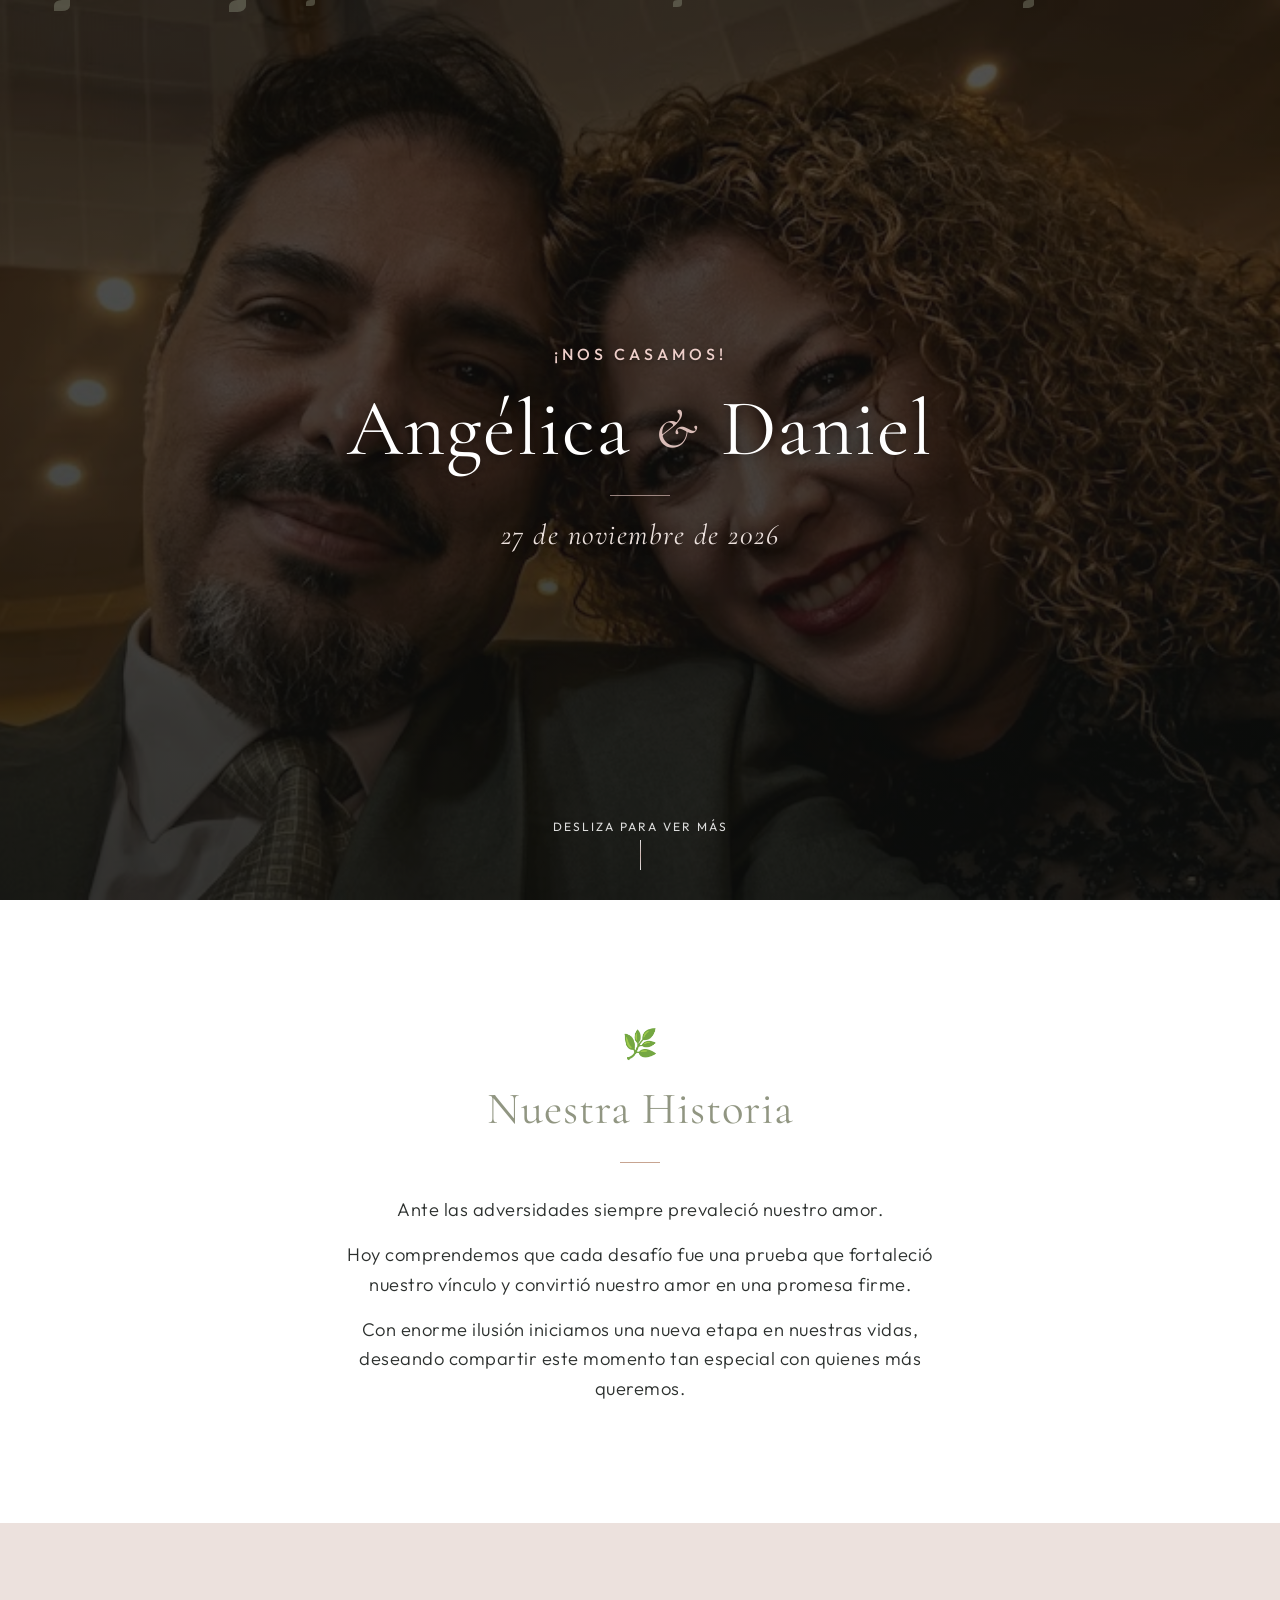
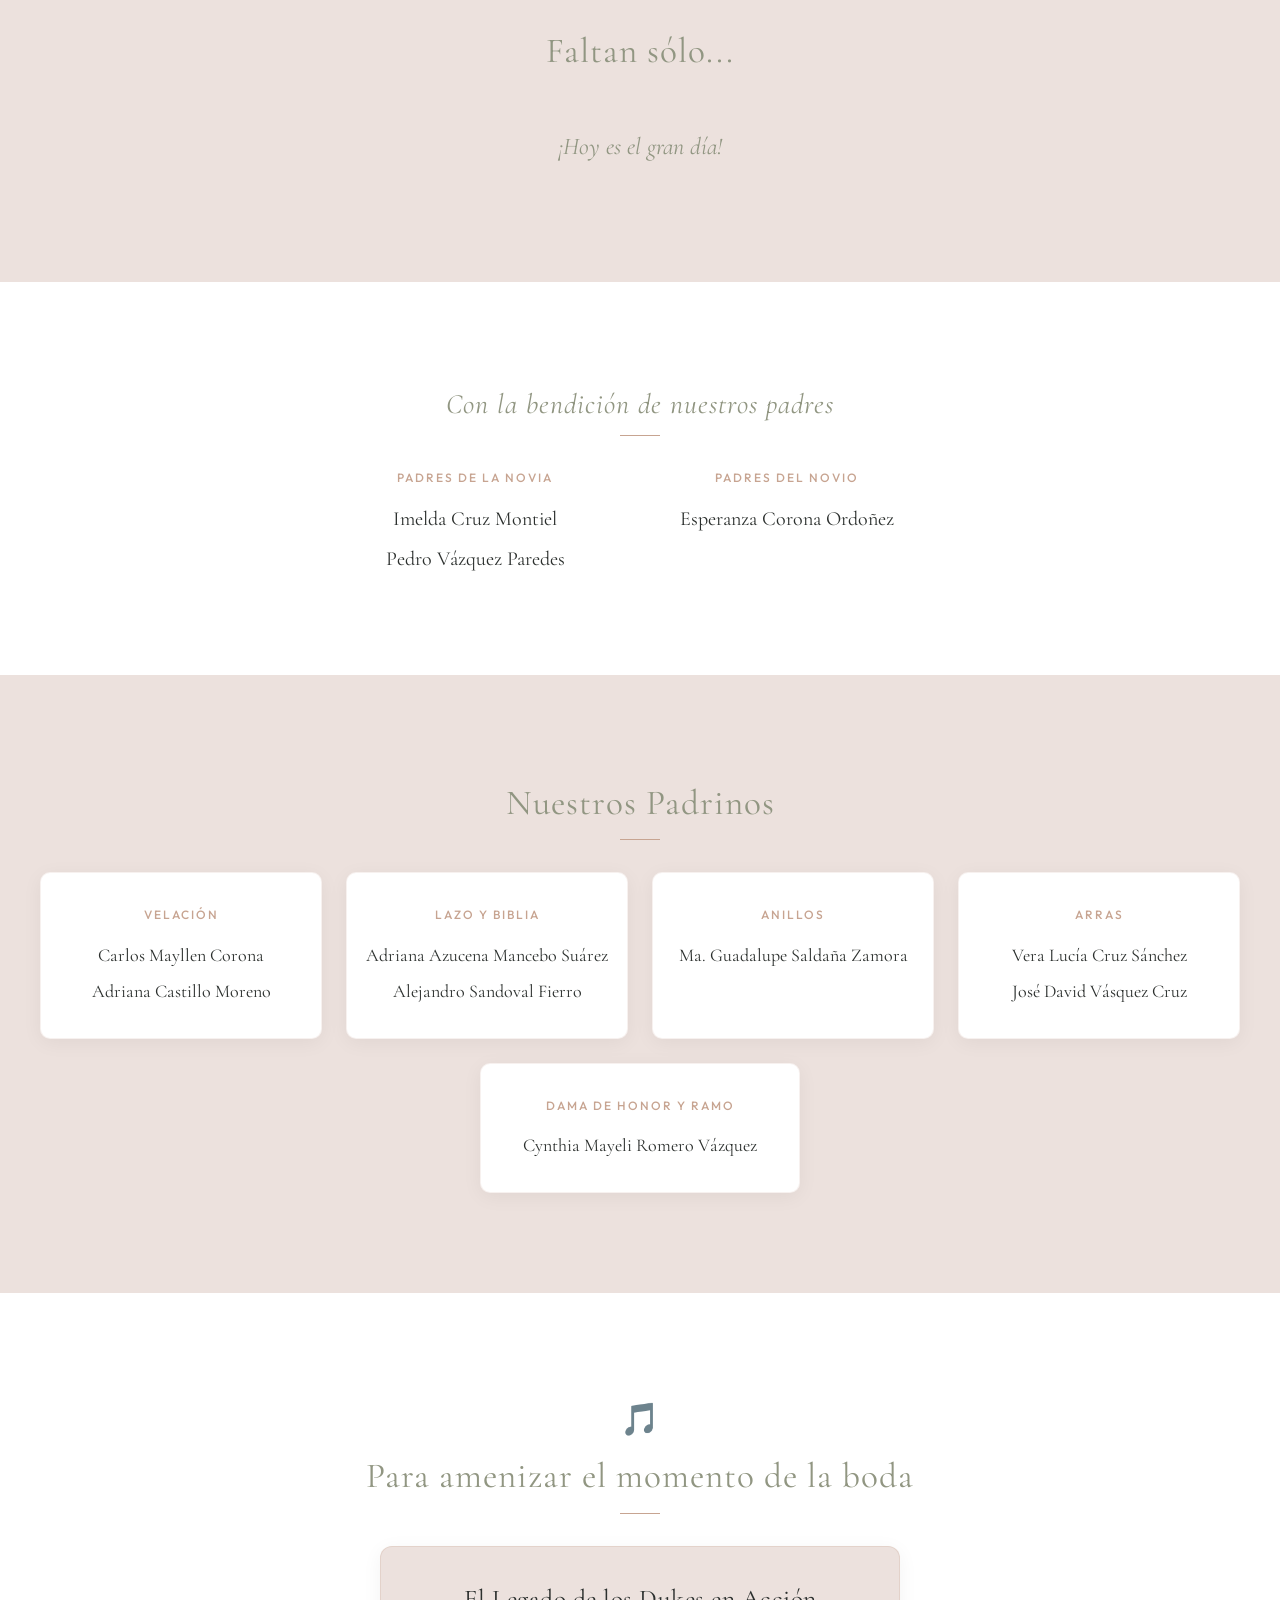
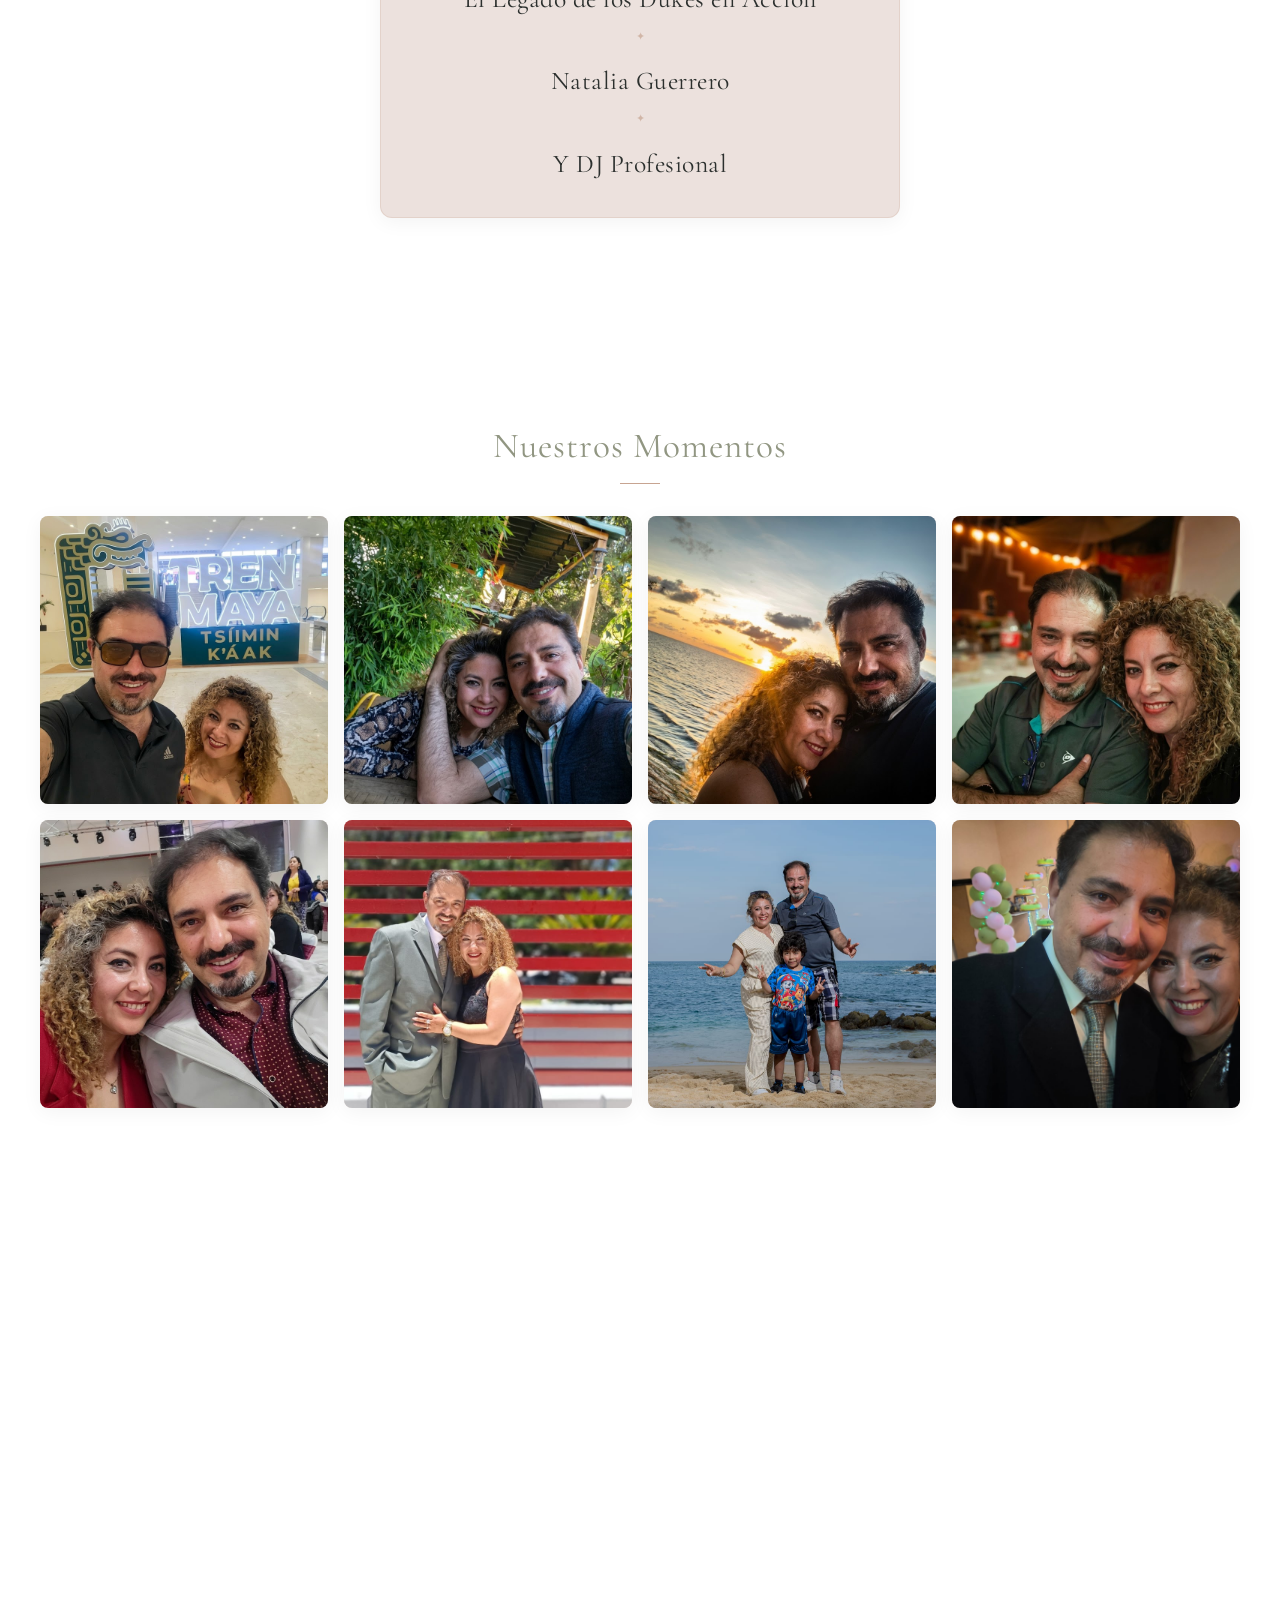
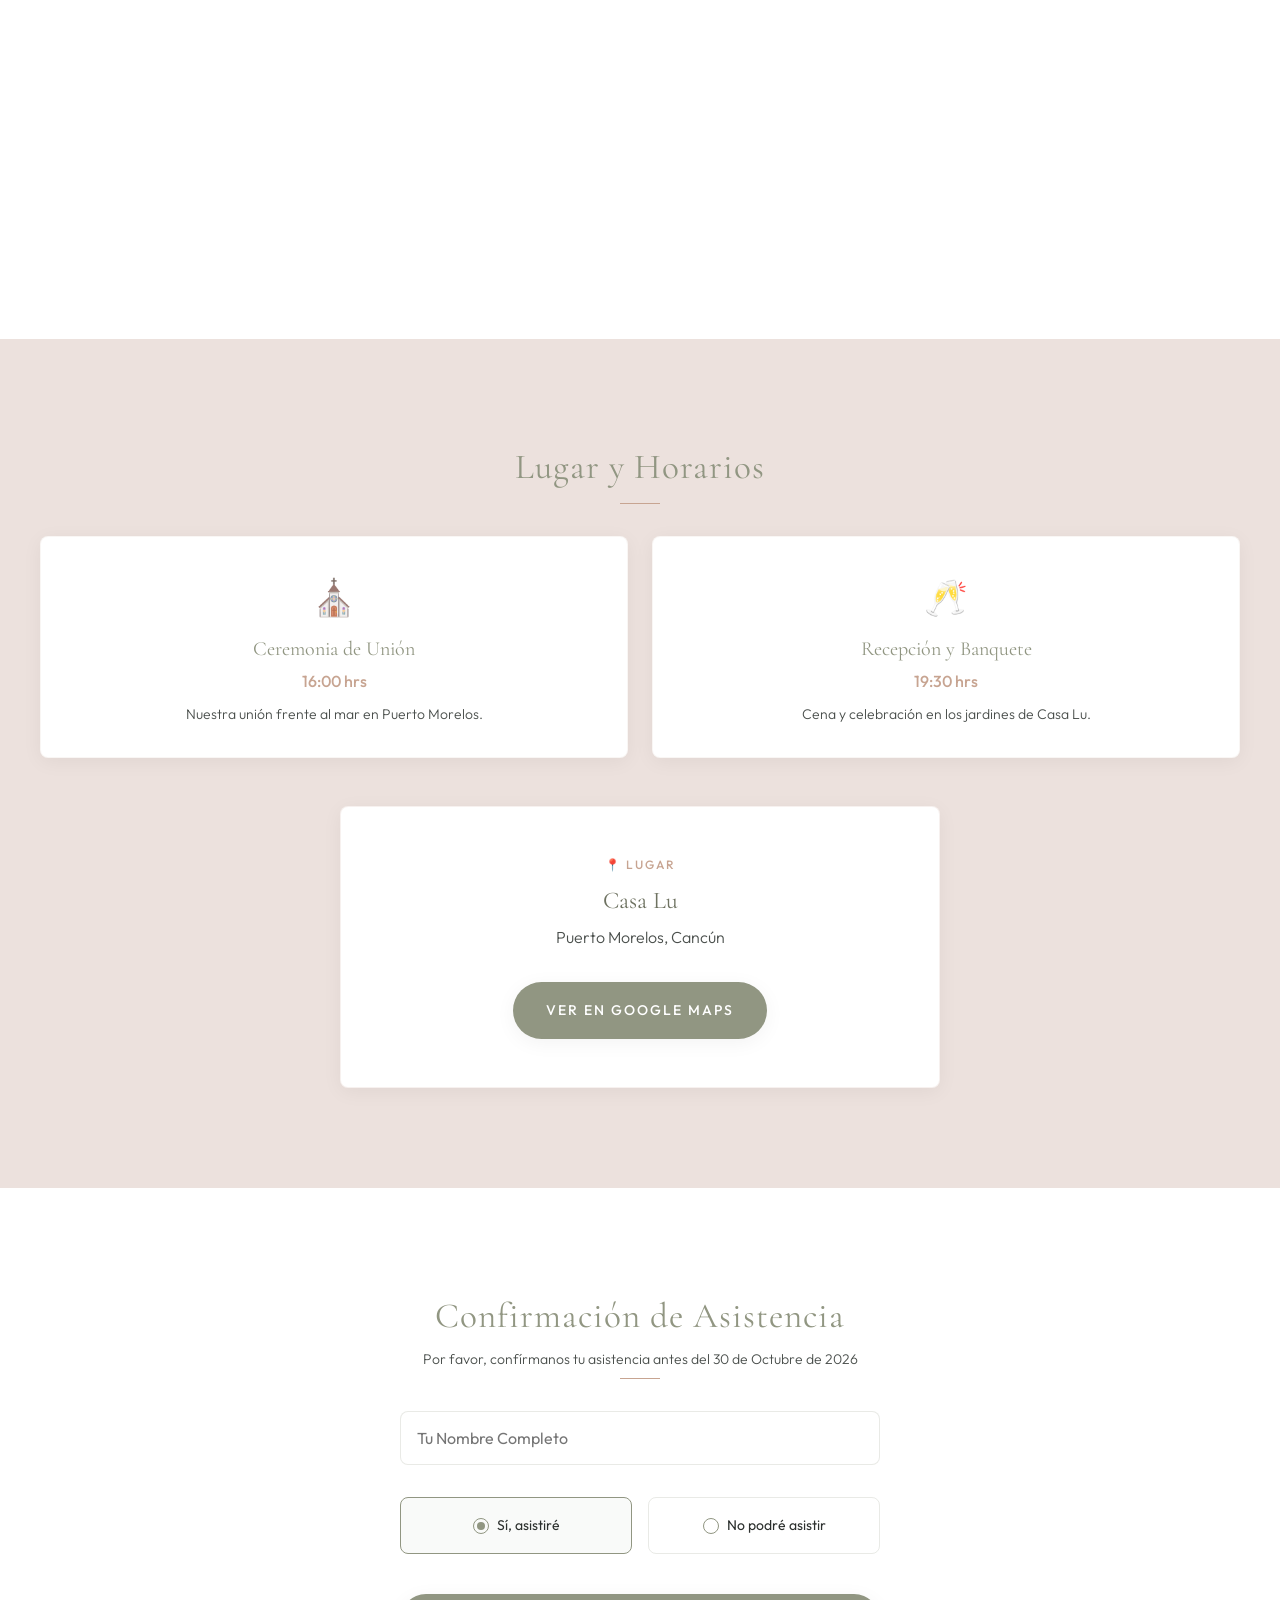
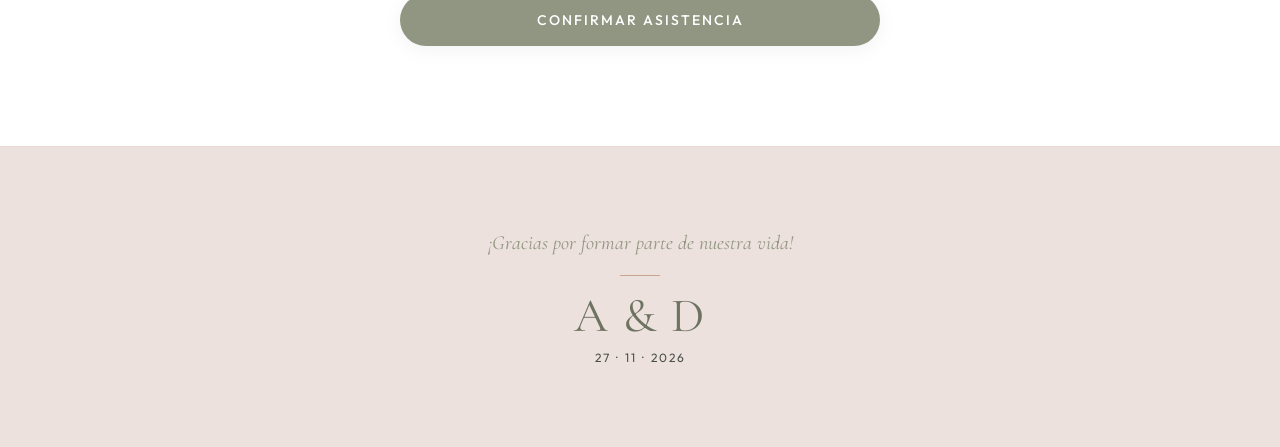
==== commit d04b5d17: "feat(rsvp): activar envio directo simultaneo a Daniel y Angelica sin modales" ====
--- a/index.html
+++ b/index.html
@@ -9,12 +9,12 @@
     <!-- Preconectar a Google Fonts -->
     <link rel="preconnect" href="https://fonts.googleapis.com">
     <link rel="preconnect" href="https://fonts.gstatic.com" crossorigin>
-    <link rel="stylesheet" href="assets/css/styles.css?v=20260912_01">
+    <link rel="stylesheet" href="assets/css/styles.css?v=20260912_02">
 </head>
 <body>
     <div id="app">
         <!-- Renderizado dinámico de componentes -->
     </div>
-    <script type="module" src="assets/js/main.js?v=20260912_01"></script>
+    <script type="module" src="assets/js/main.js?v=20260912_02"></script>
 </body>
 </html>
--- a/assets/css/styles.css
+++ b/assets/css/styles.css
@@ -15,7 +15,7 @@
 @import '../../components/Gallery/styles.css?v=20260827_03';
 @import '../../components/Video/styles.css?v=20260827_03';
 @import '../../components/Event/styles.css?v=20260827_03';
-@import '../../components/RSVP/styles.css?v=20260912_01';
+@import '../../components/RSVP/styles.css?v=20260912_02';
 @import '../../components/Footer/styles.css?v=20260827_03';
 
 /* Resets y reglas globales */
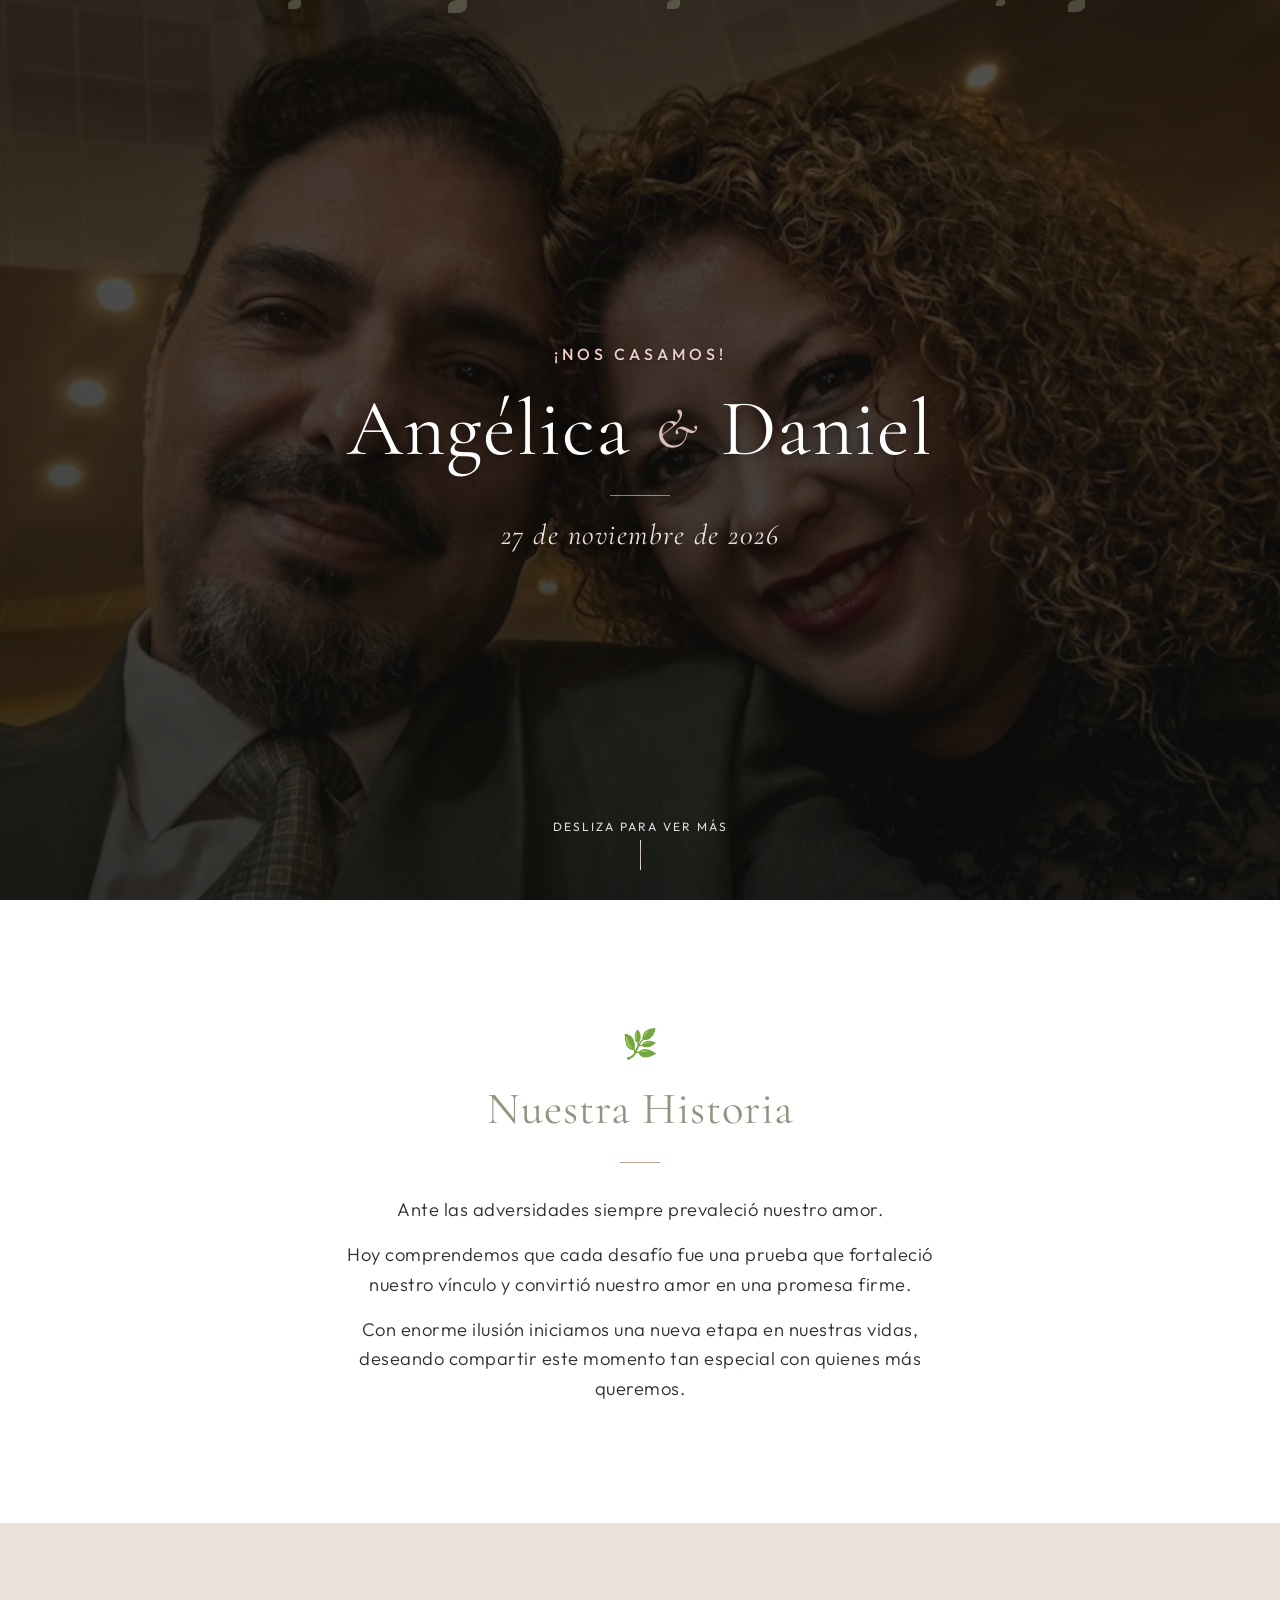
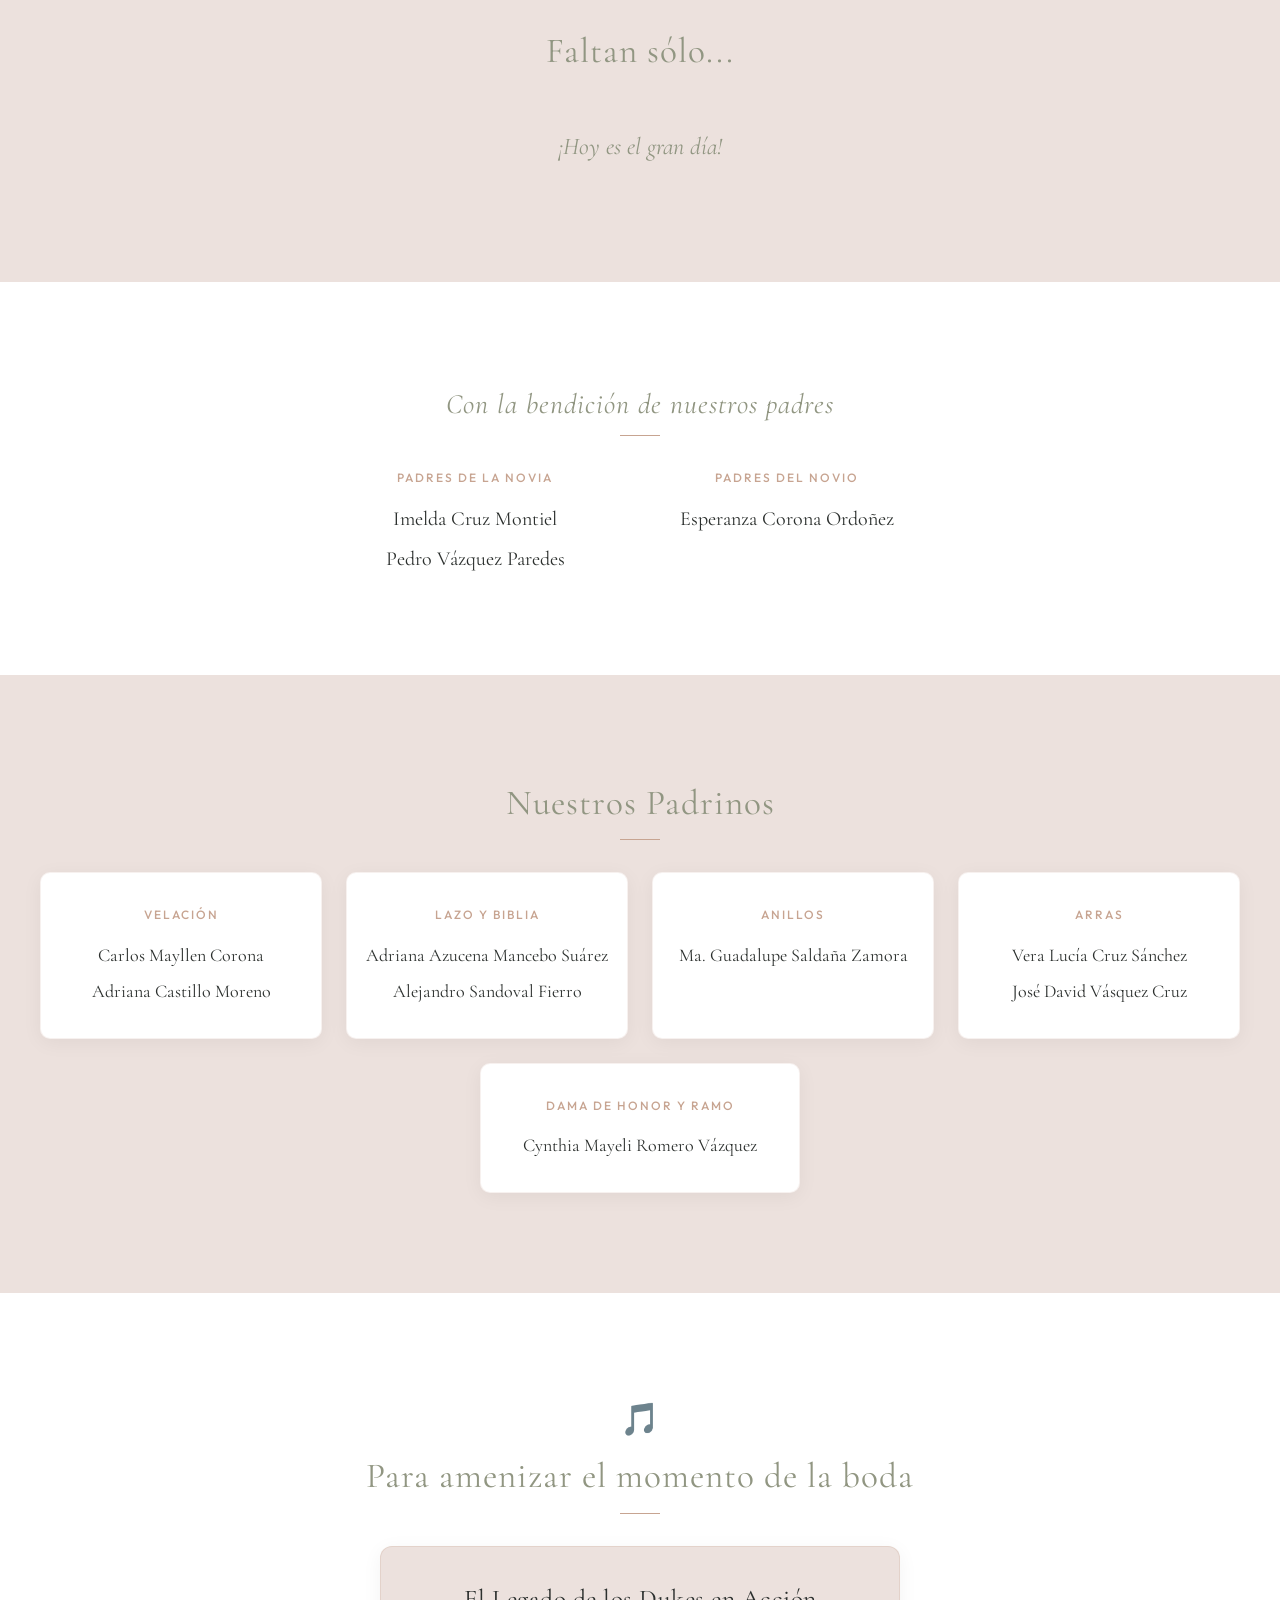
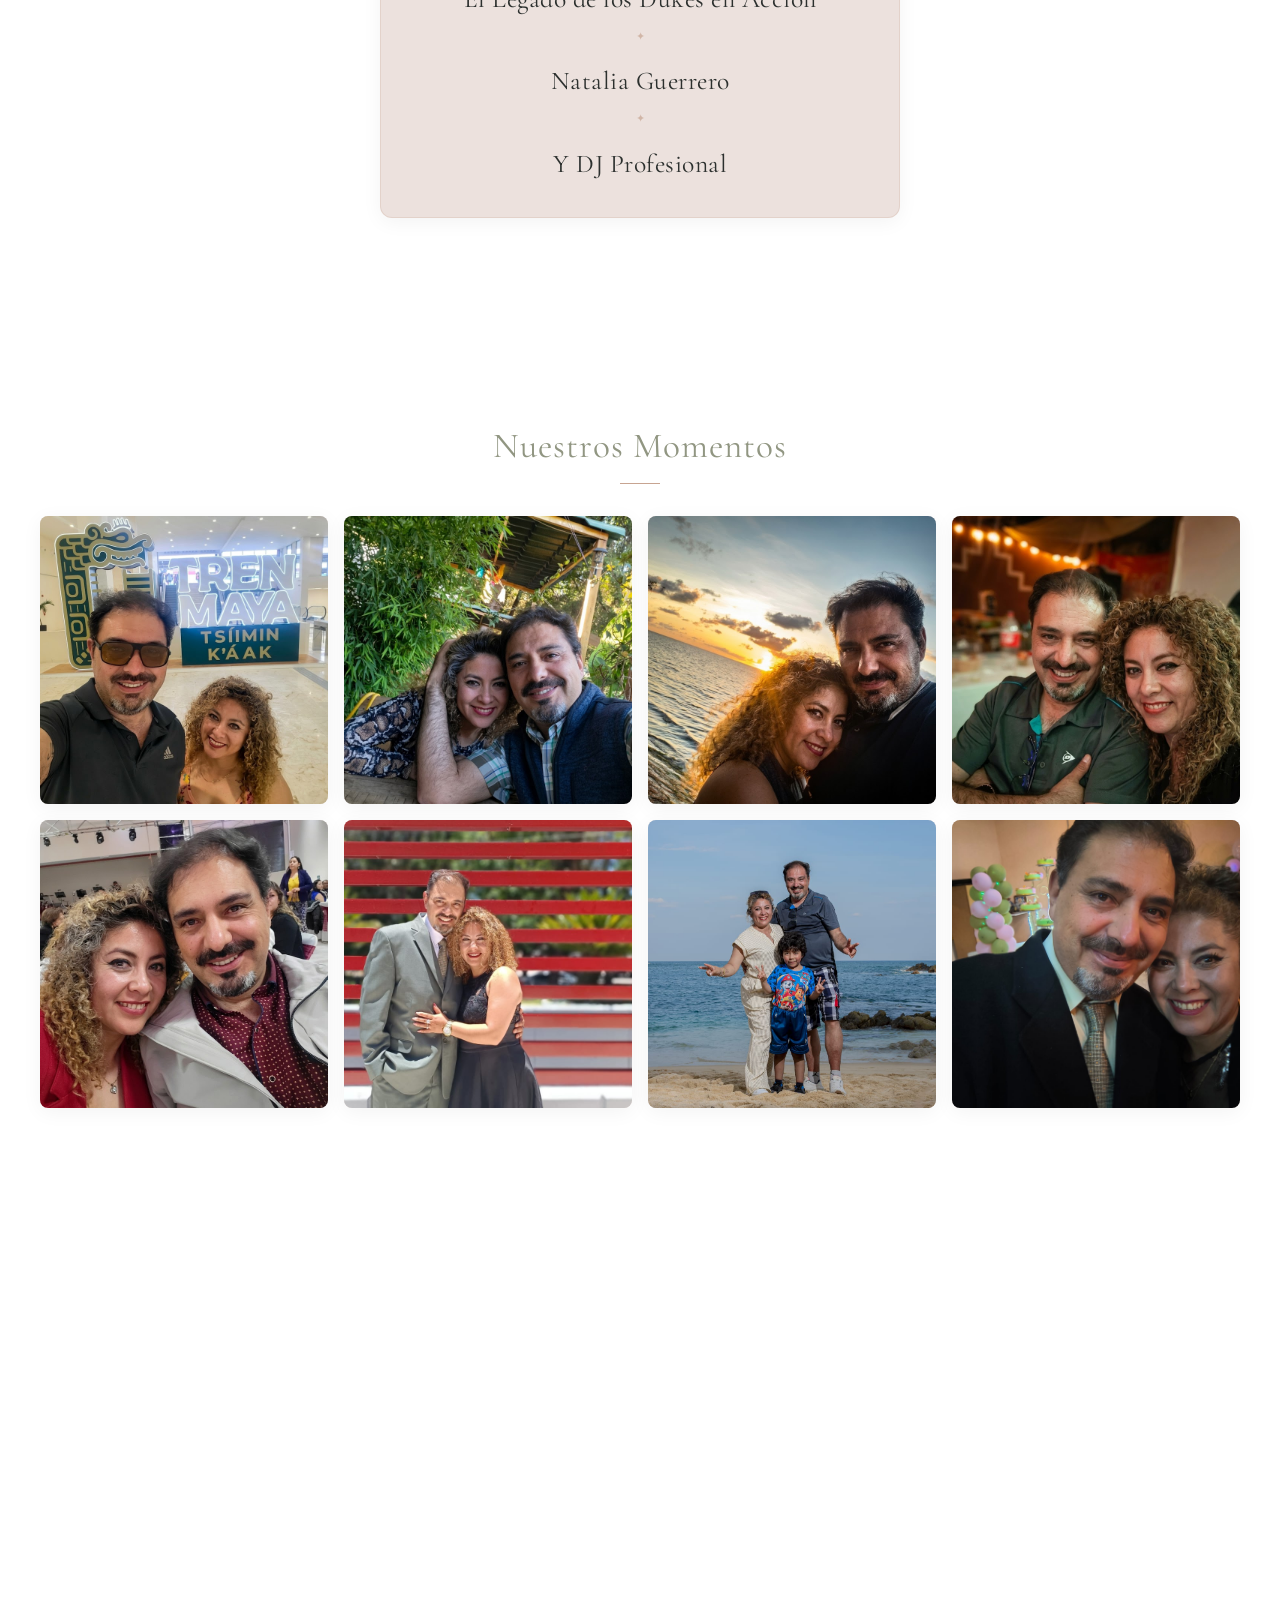
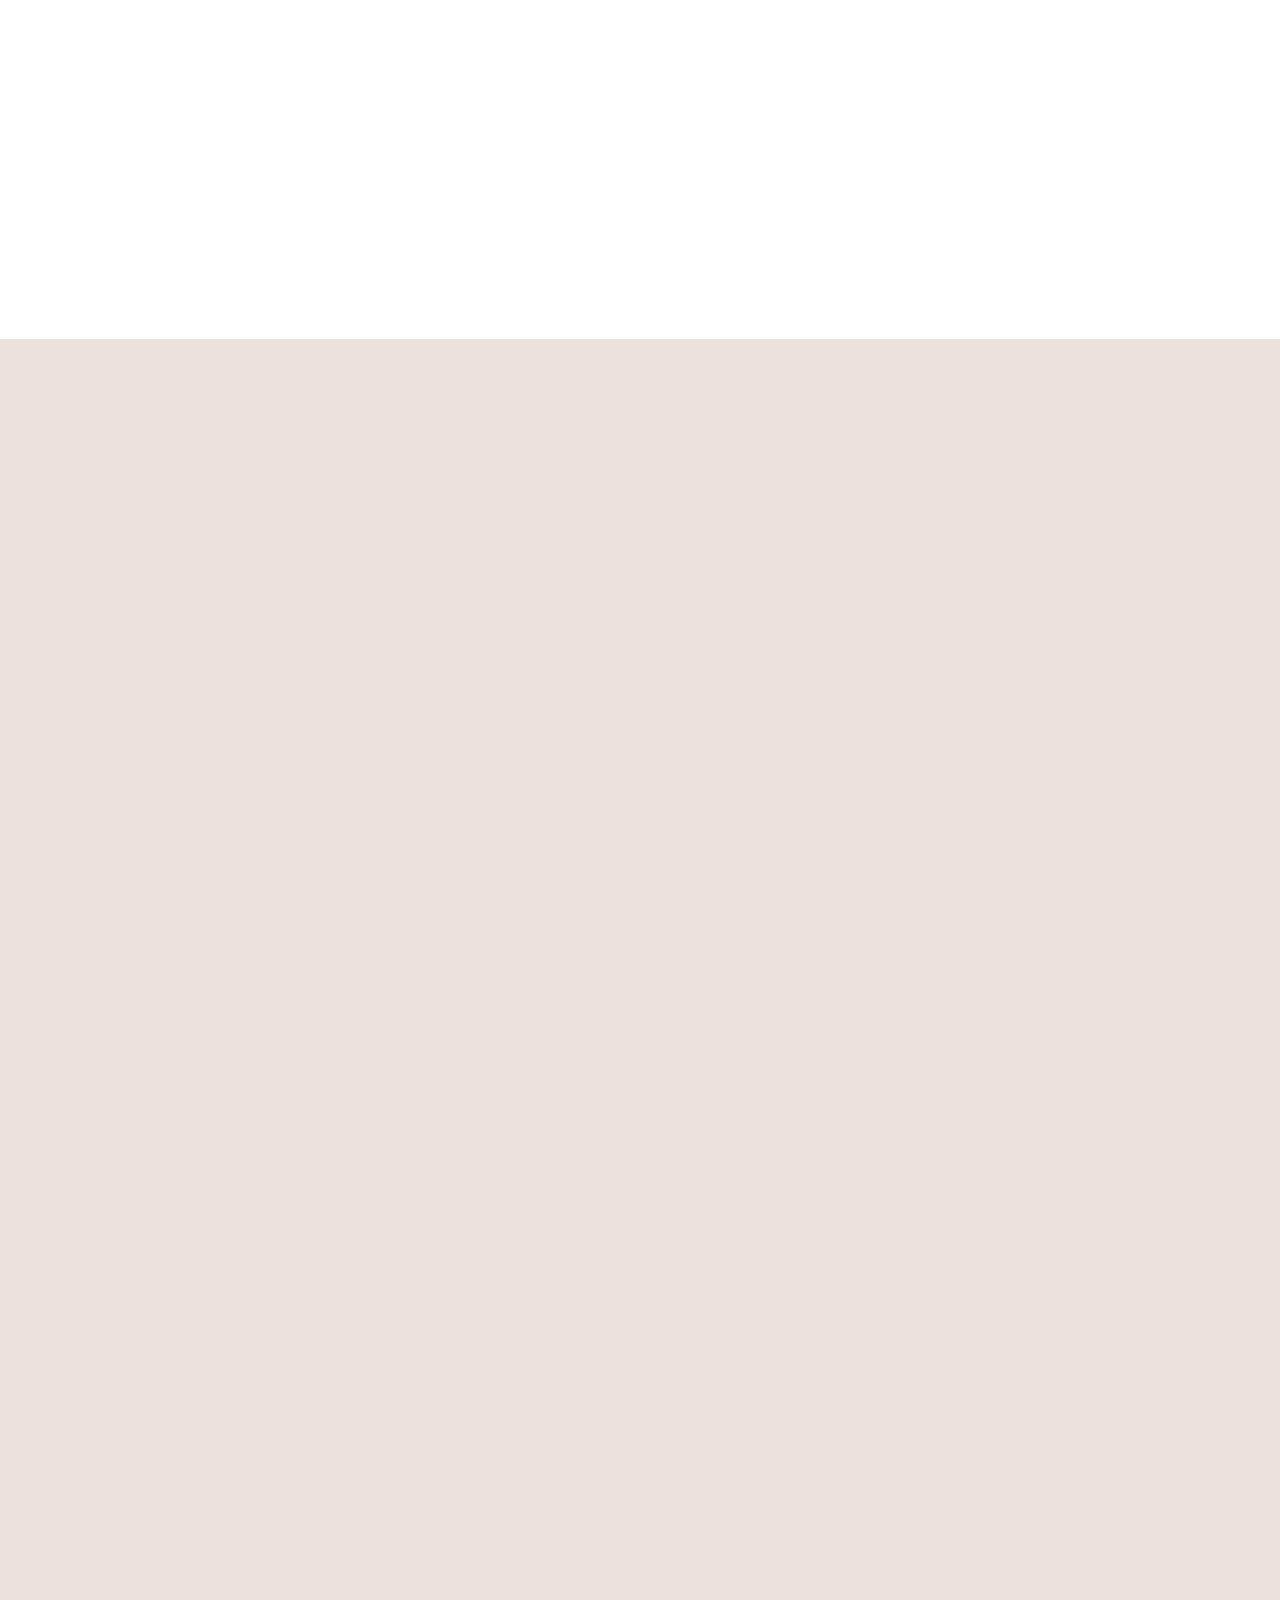
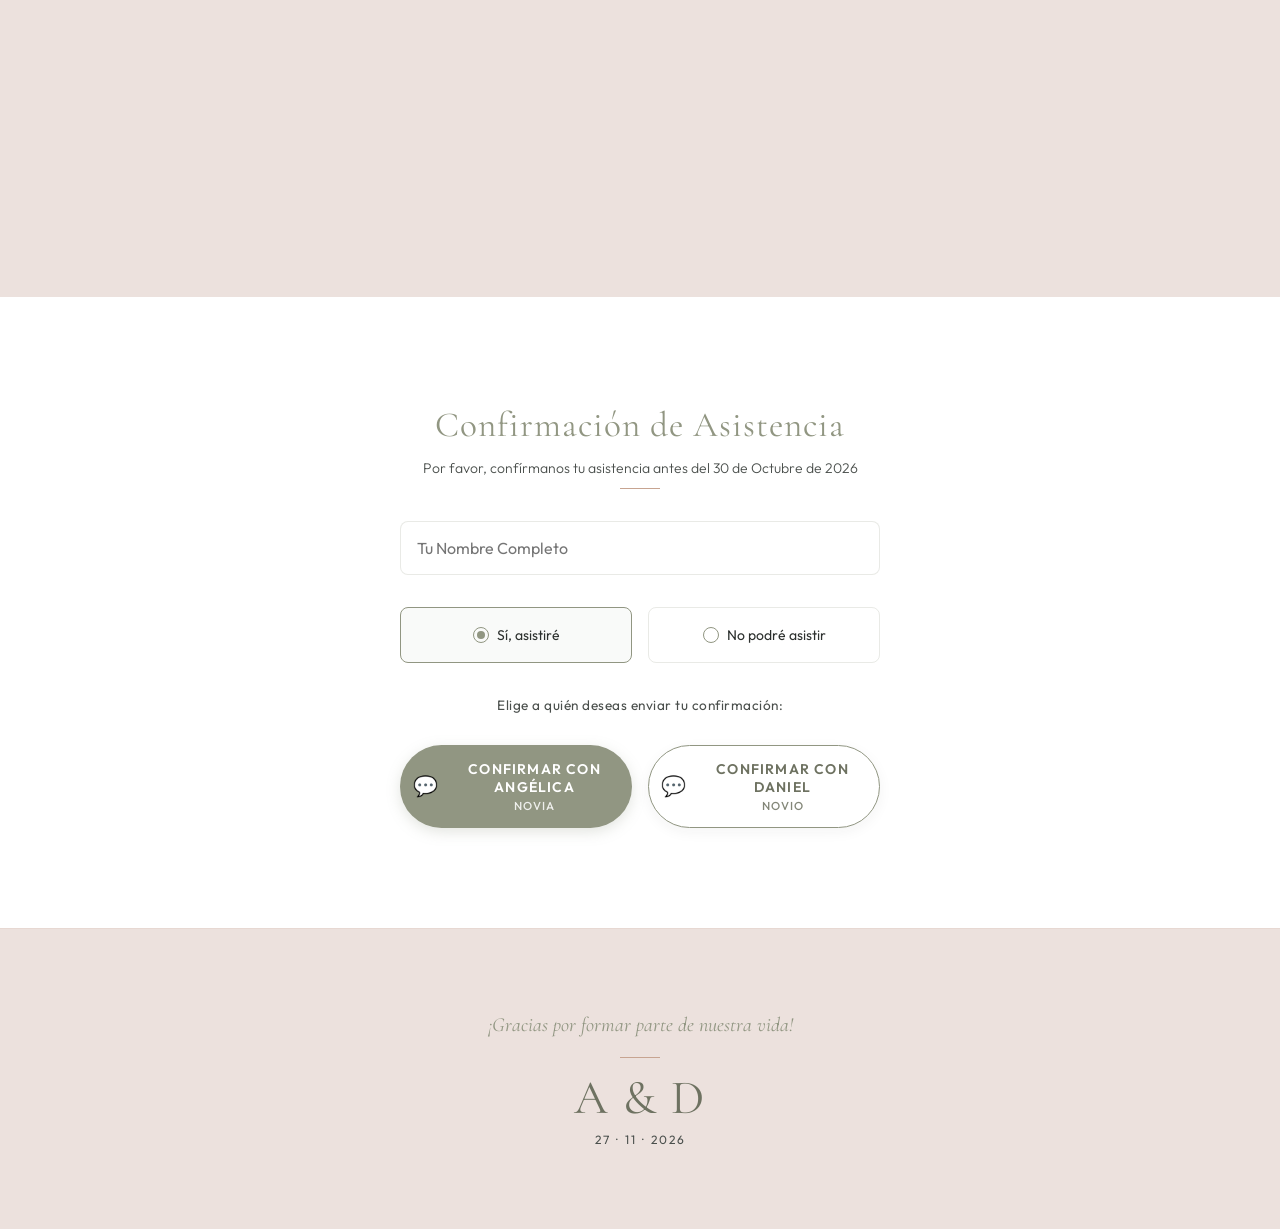
==== commit b91d7465: "feat: agregar seccion Mesa de Regalos (Lluvia de Sobres) y botones individuales en RSVP" ====
--- a/index.html
+++ b/index.html
@@ -9,12 +9,12 @@
     <!-- Preconectar a Google Fonts -->
     <link rel="preconnect" href="https://fonts.googleapis.com">
     <link rel="preconnect" href="https://fonts.gstatic.com" crossorigin>
-    <link rel="stylesheet" href="assets/css/styles.css?v=20260912_02">
+    <link rel="stylesheet" href="assets/css/styles.css?v=20260912_03">
 </head>
 <body>
     <div id="app">
         <!-- Renderizado dinámico de componentes -->
     </div>
-    <script type="module" src="assets/js/main.js?v=20260912_02"></script>
+    <script type="module" src="assets/js/main.js?v=20260912_03"></script>
 </body>
 </html>
--- a/assets/css/styles.css
+++ b/assets/css/styles.css
@@ -14,9 +14,10 @@
 @import '../../components/Entertainment/styles.css?v=20260827_03';
 @import '../../components/Gallery/styles.css?v=20260827_03';
 @import '../../components/Video/styles.css?v=20260827_03';
-@import '../../components/Event/styles.css?v=20260827_03';
-@import '../../components/RSVP/styles.css?v=20260912_02';
-@import '../../components/Footer/styles.css?v=20260827_03';
+@import '../../components/Event/styles.css?v=20260912_03';
+@import '../../components/Gifts/styles.css?v=20260912_03';
+@import '../../components/RSVP/styles.css?v=20260912_03';
+@import '../../components/Footer/styles.css?v=20260912_03';
 
 /* Resets y reglas globales */
 * {
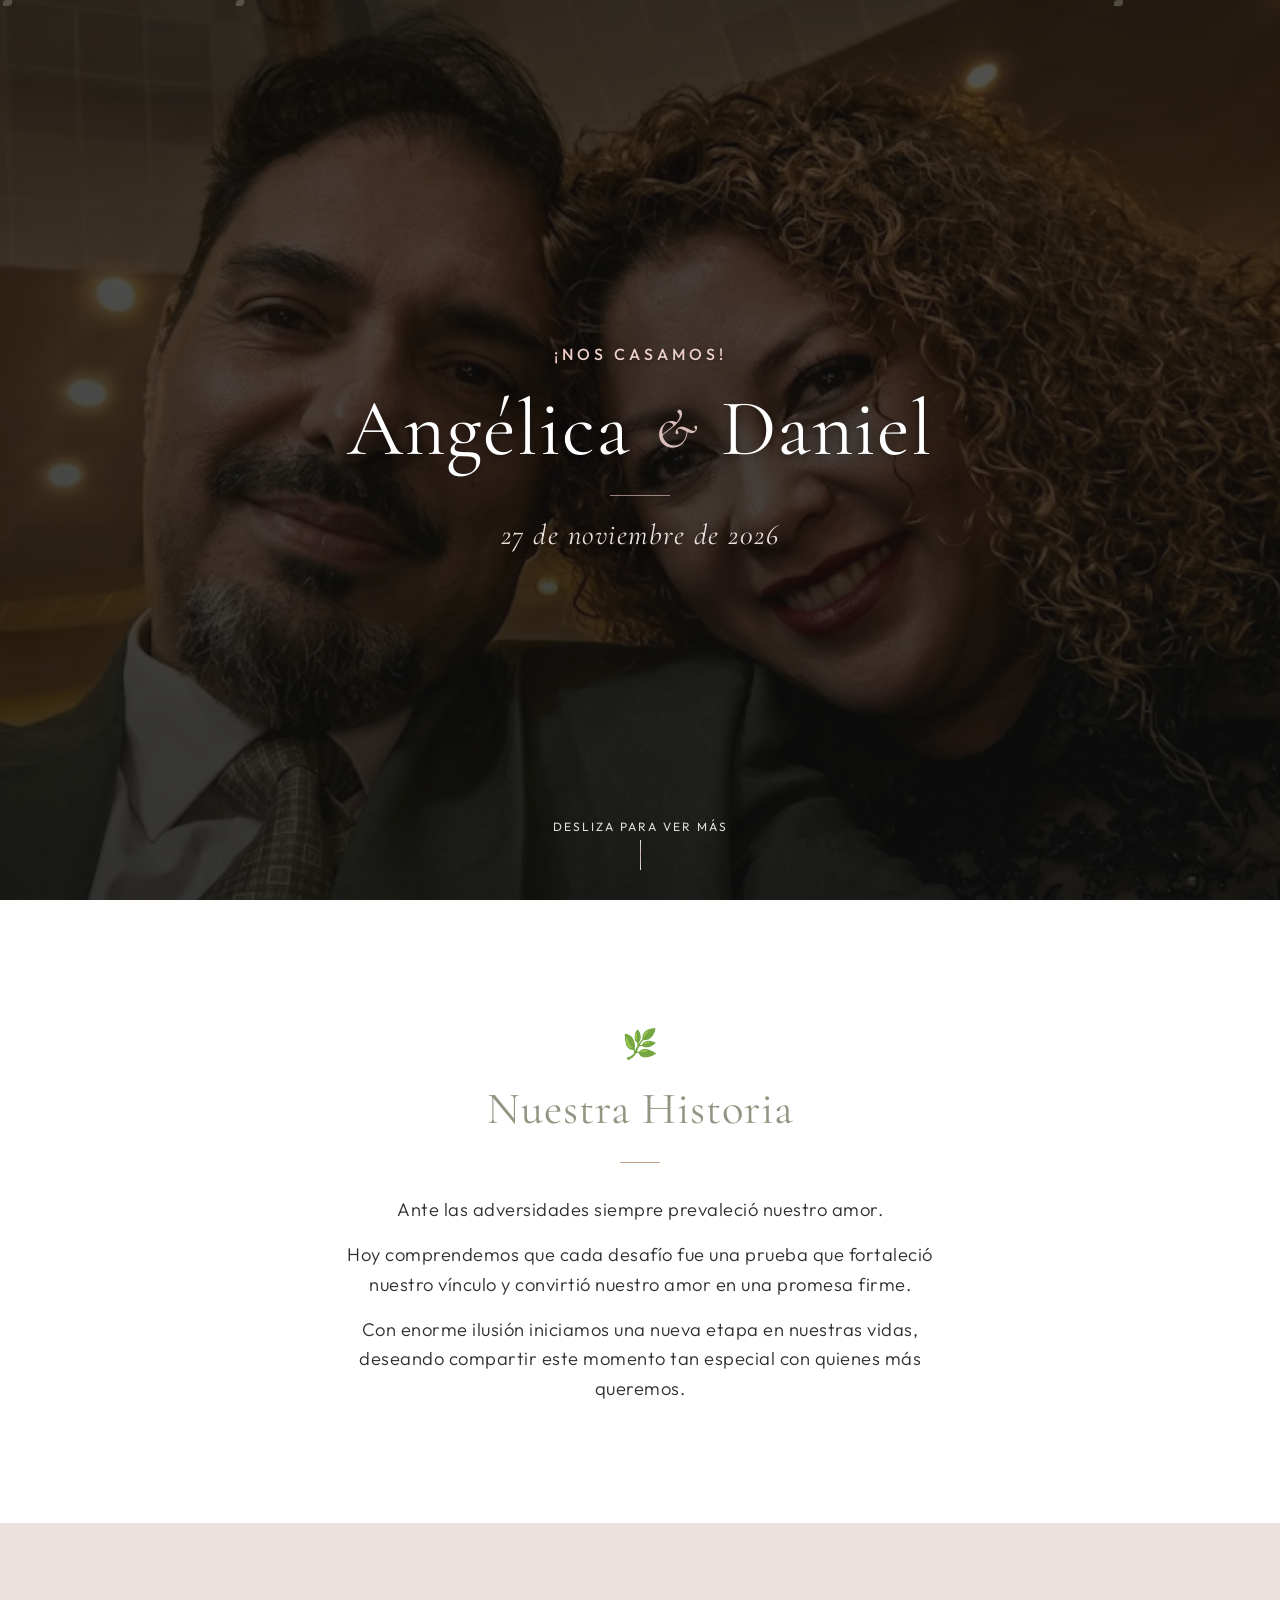
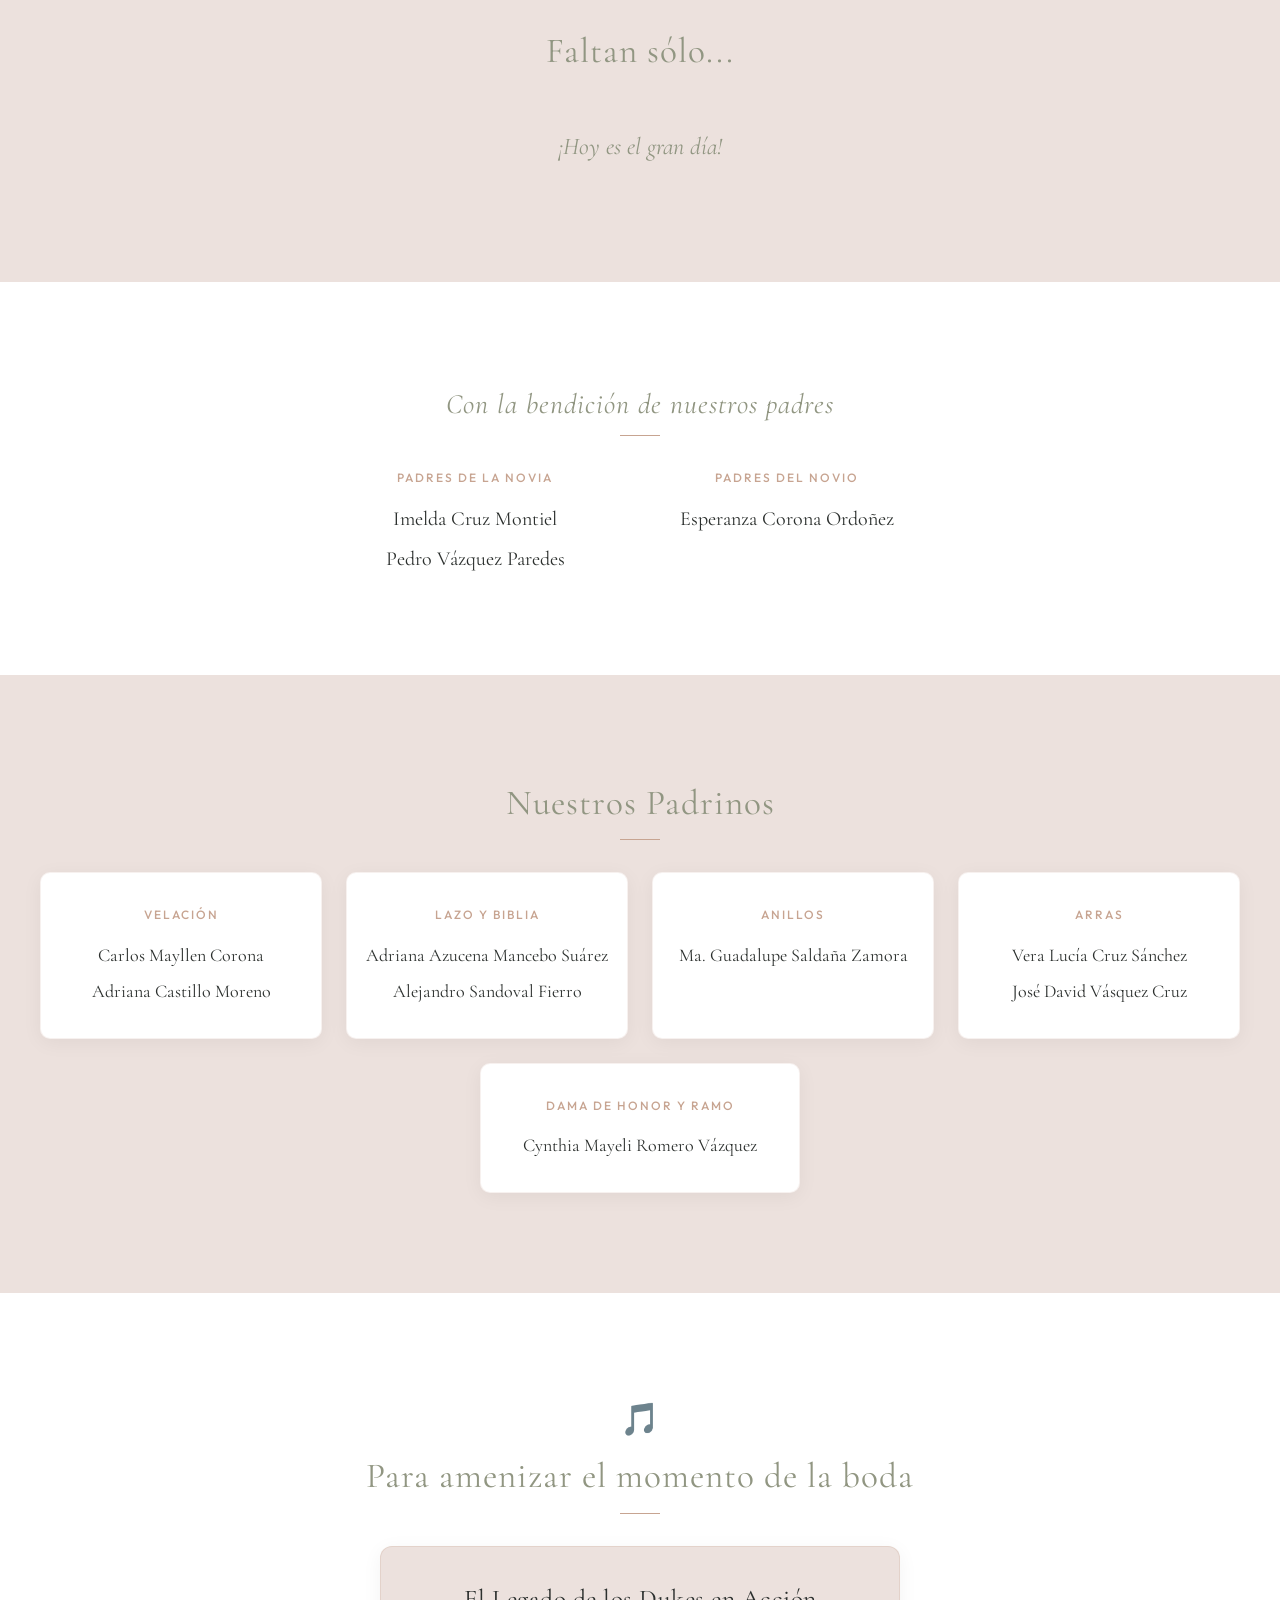
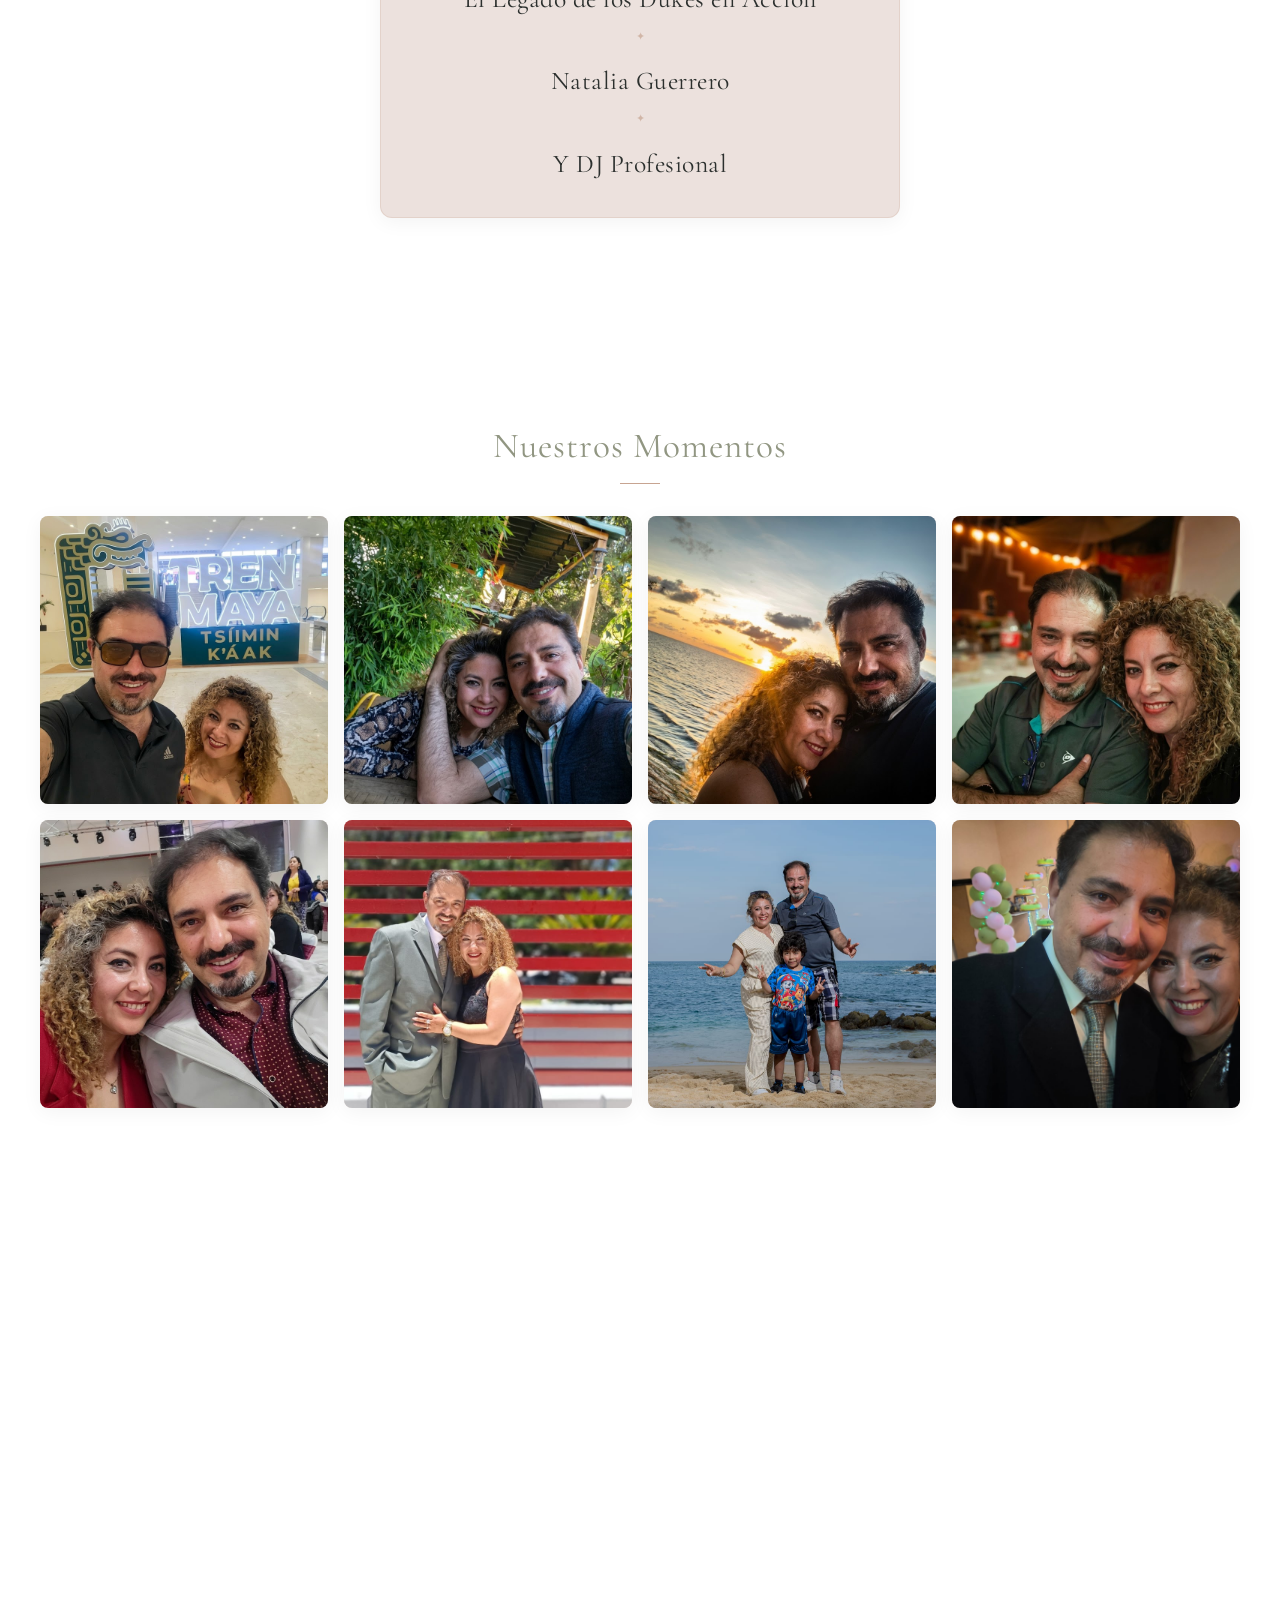
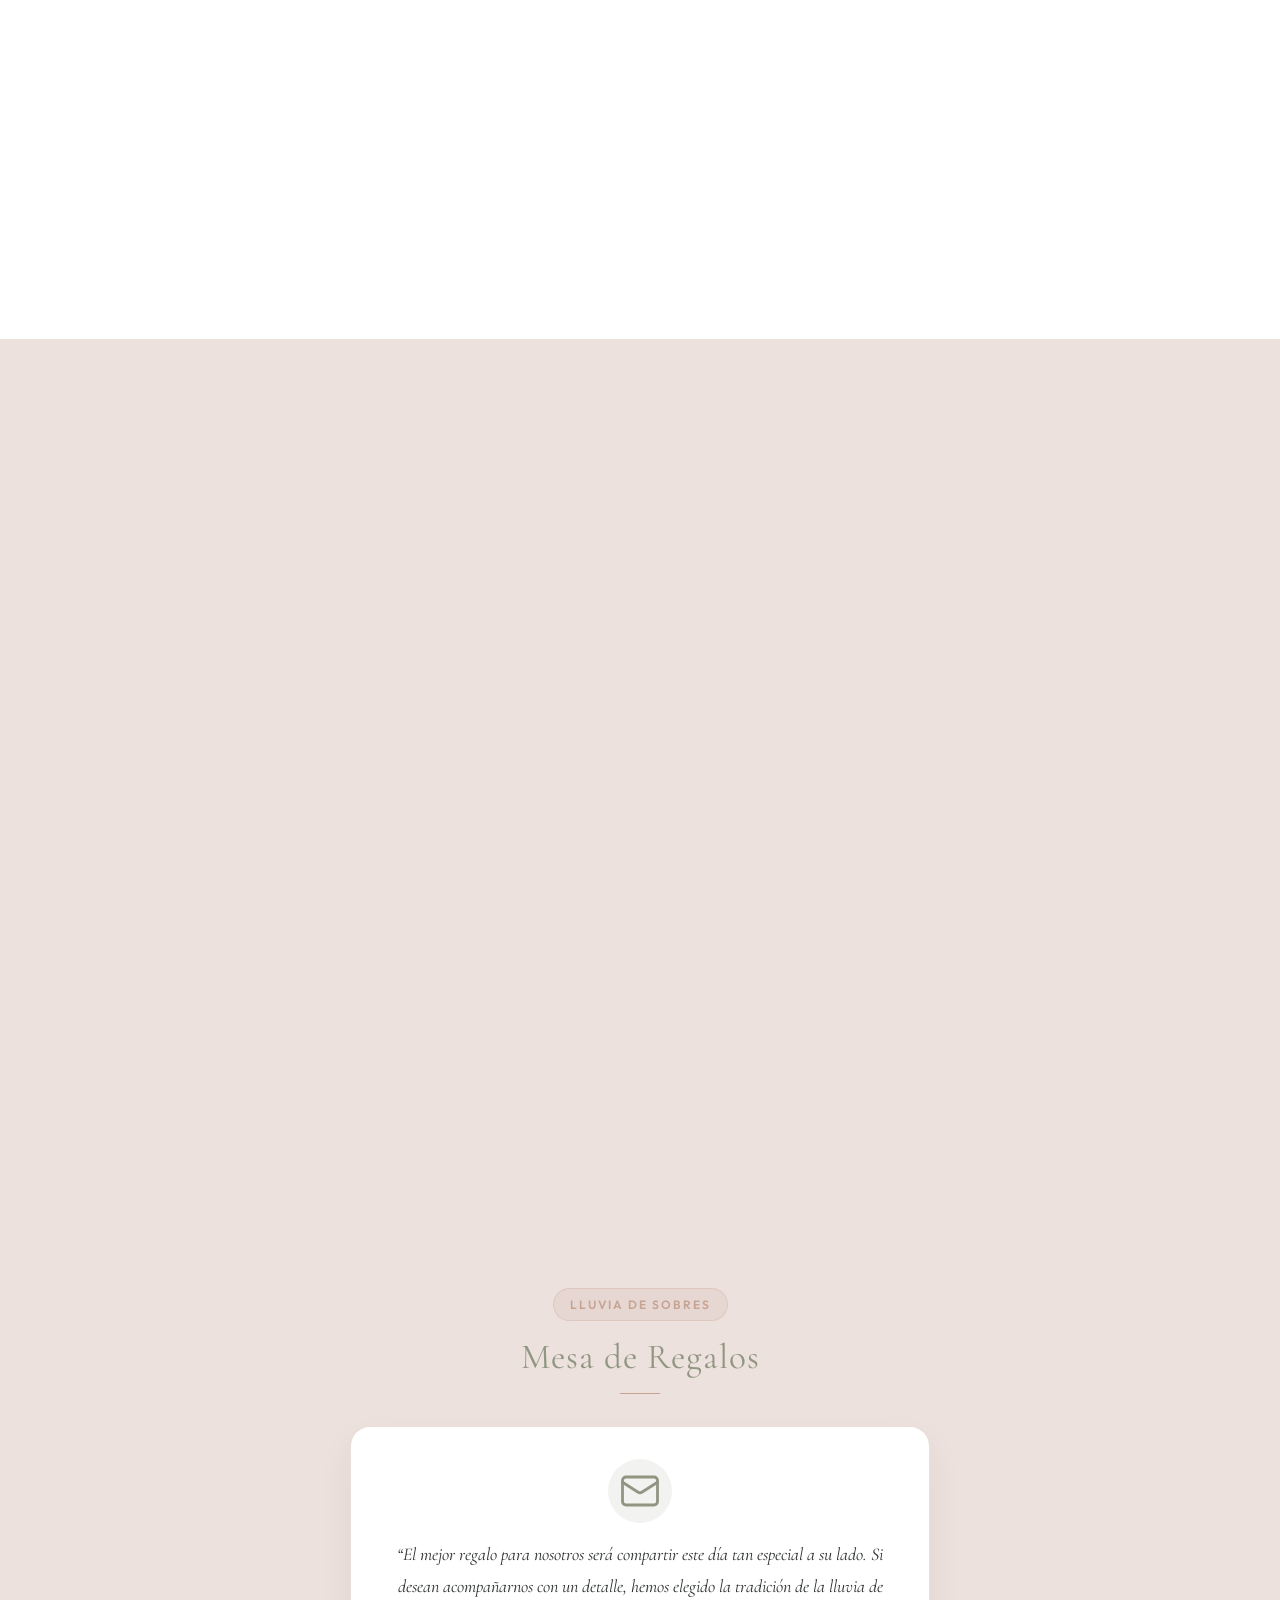
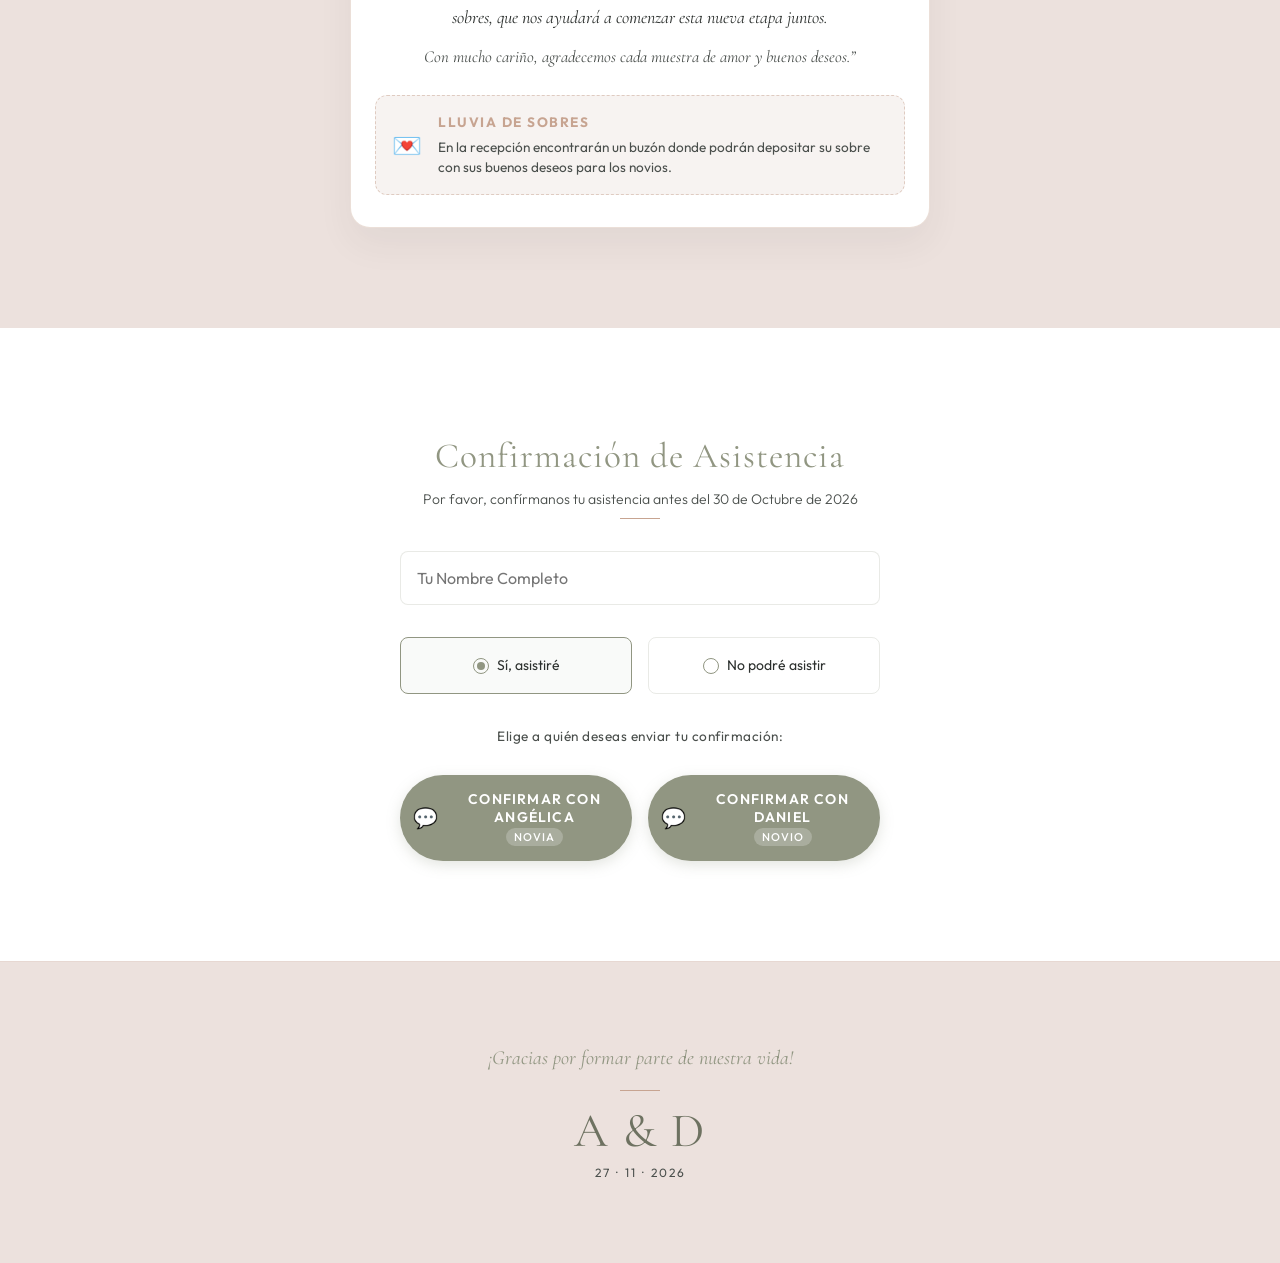
==== commit 6bdbca65: "feat: actualizar textos de mesa de regalos y botones verdes de confirmacion para ambos novios" ====
--- a/index.html
+++ b/index.html
@@ -9,12 +9,12 @@
     <!-- Preconectar a Google Fonts -->
     <link rel="preconnect" href="https://fonts.googleapis.com">
     <link rel="preconnect" href="https://fonts.gstatic.com" crossorigin>
-    <link rel="stylesheet" href="assets/css/styles.css?v=20260912_03">
+    <link rel="stylesheet" href="assets/css/styles.css?v=20260912_04">
 </head>
 <body>
     <div id="app">
         <!-- Renderizado dinámico de componentes -->
     </div>
-    <script type="module" src="assets/js/main.js?v=20260912_03"></script>
+    <script type="module" src="assets/js/main.js?v=20260912_04"></script>
 </body>
 </html>
--- a/assets/css/styles.css
+++ b/assets/css/styles.css
@@ -14,10 +14,10 @@
 @import '../../components/Entertainment/styles.css?v=20260827_03';
 @import '../../components/Gallery/styles.css?v=20260827_03';
 @import '../../components/Video/styles.css?v=20260827_03';
-@import '../../components/Event/styles.css?v=20260912_03';
-@import '../../components/Gifts/styles.css?v=20260912_03';
-@import '../../components/RSVP/styles.css?v=20260912_03';
-@import '../../components/Footer/styles.css?v=20260912_03';
+@import '../../components/Event/styles.css?v=20260912_04';
+@import '../../components/Gifts/styles.css?v=20260912_04';
+@import '../../components/RSVP/styles.css?v=20260912_04';
+@import '../../components/Footer/styles.css?v=20260912_04';
 
 /* Resets y reglas globales */
 * {
